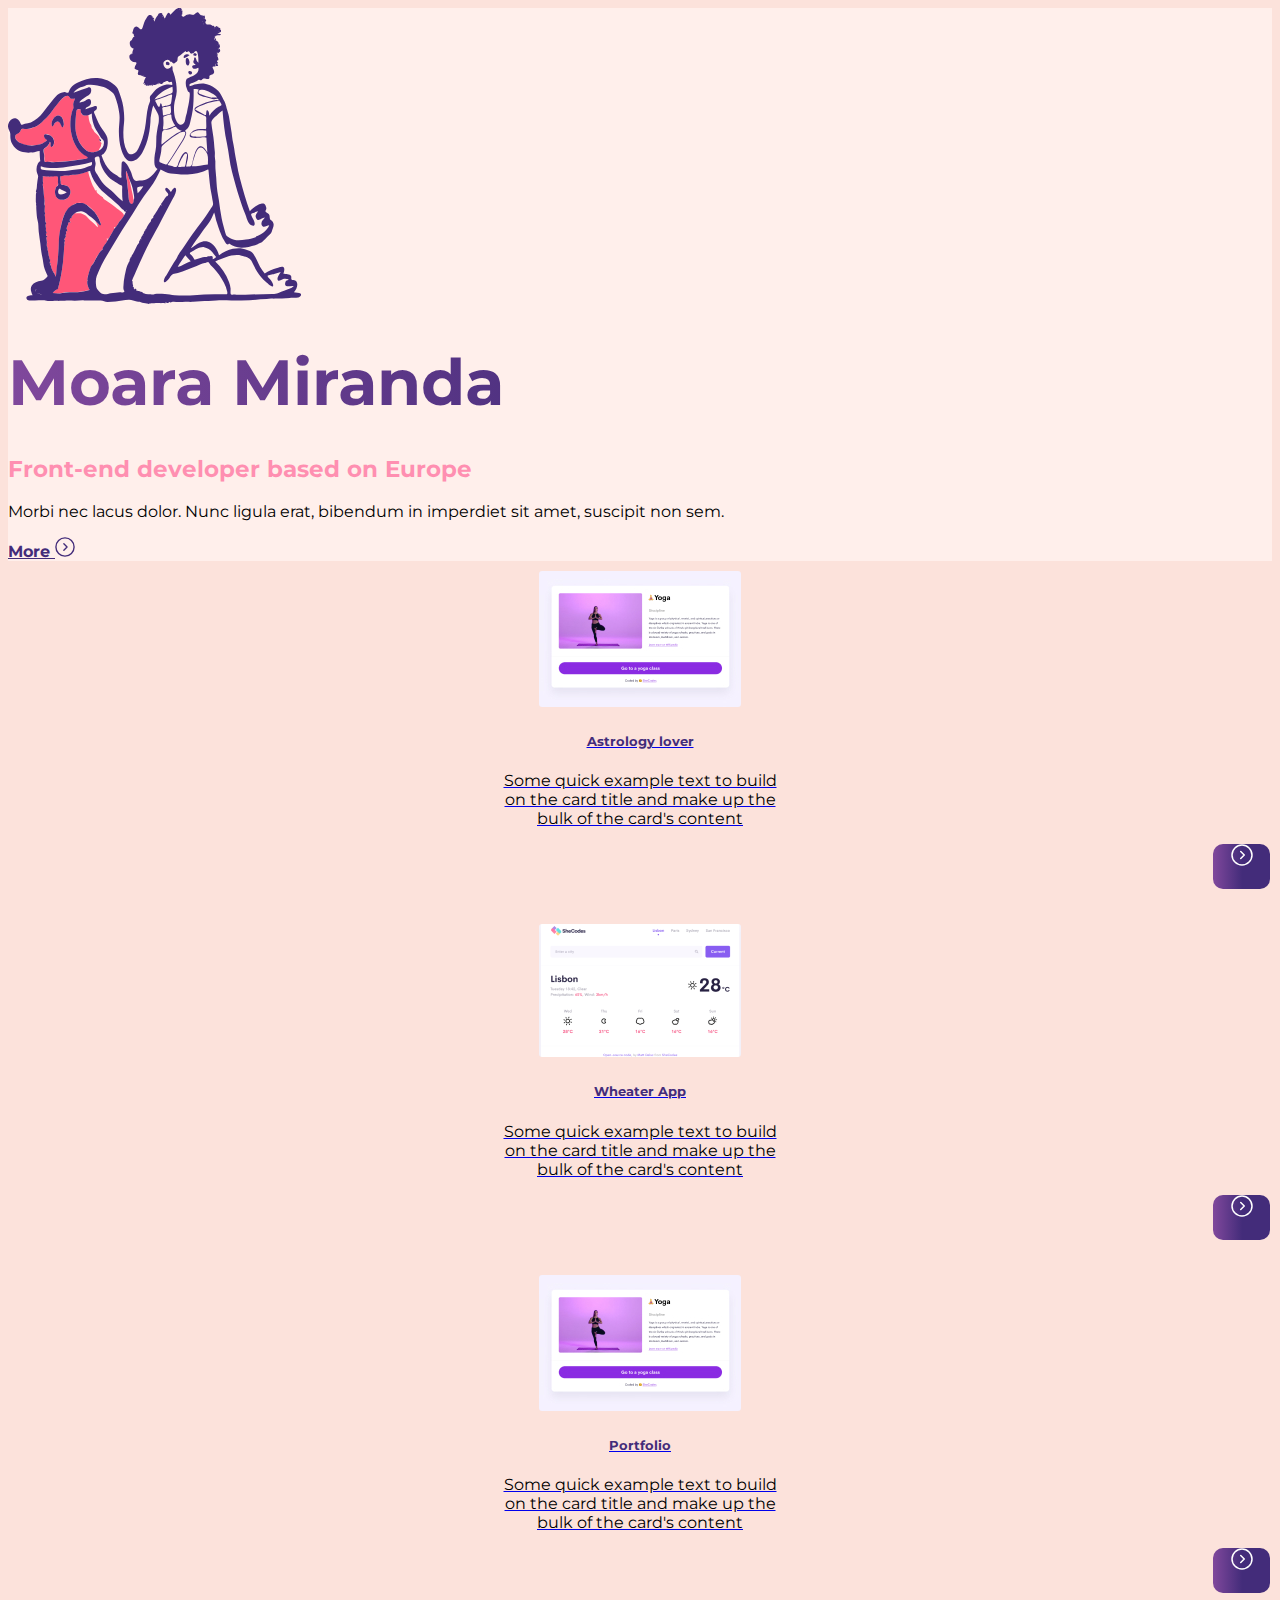
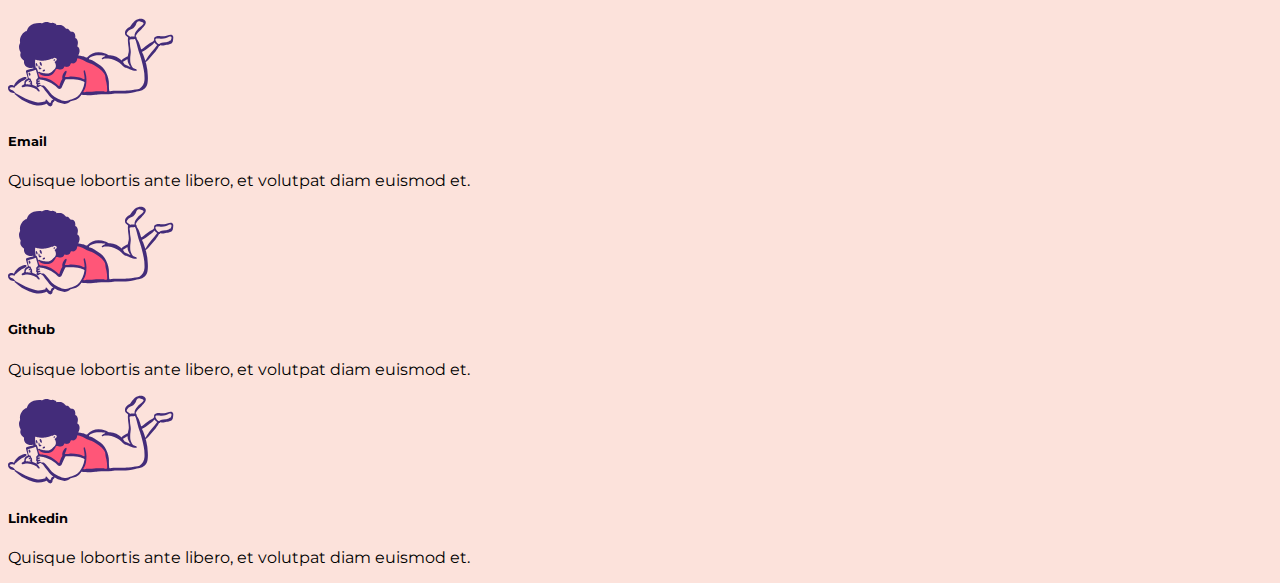
==== index.html @ 0e4d562b "adding body content" ====
<!DOCTYPE html>
<html lang="en">

<head>
  <meta charset="UTF-8">
  <meta http-equiv="X-UA-Compatible" content="IE=edge">
  <meta name="viewport" content="width=device-width, initial-scale=1.0">
  <title>Moara Miranda</title>

  <link rel="stylesheet" href="https://cdn.jsdelivr.net/npm/bootstrap@4.2.1/dist/css/bootstrap.min.css"
    integrity="sha384-GJzZqFGwb1QTTN6wy59ffF1BuGJpLSa9DkKMp0DgiMDm4iYMj70gZWKYbI706tWS" crossorigin="anonymous">
  <link rel="preconnect" href="https://fonts.googleapis.com">
  <link rel="preconnect" href="https://fonts.gstatic.com" crossorigin>
  <link href="https://fonts.googleapis.com/css2?family=Montserrat:ital,wght@0,100;0,500;0,700;1,100&display=swap"
    rel="stylesheet">
  <link rel="stylesheet" href="styles/app.css">
  <script src="https://cdn.jsdelivr.net/npm/bootstrap@4.2.1/dist/js/bootstrap.min.js"
    integrity="sha384-B0UglyR+jN6CkvvICOB2joaf5I4l3gm9GU6Hc1og6Ls7i6U/mkkaduKaBhlAXv9k"
    crossorigin="anonymous"></script>

</head>

<body>
  <div class="hero">
    <div class="container d-flex align-items-center ">
      <div class="hero-dog p-5 d-none d-md-block">
        <img src="/images/petting.svg" alt="Petting dog">
      </div>
      <div class="hero-text d-flex flex-column px-5">
        <h1>Moara Miranda</h1>
        <h2>Front-end developer based on Europe</h2>
        <p class="py-4">Morbi nec lacus dolor. Nunc ligula erat, bibendum in imperdiet sit amet, suscipit non sem.</p>
        <a class="hero-link-more" href="about.html">
          More
          <img src="images/arrow.svg" alt="arrow pointer" width="20px">
        </a>
      </div>
    </div>
  </div>
  <div class="cards container py-5 ">
    <div class="row">
      <!-- Astrology app -->
      <a href="#" class="col">
        <div class="card" style="max-width: 18rem;">
          <img class="card-image" src="images/yoga-thumbnail.jpg" class="card-img-top image-fluid" alt="..." />
          <div class="card-body">
            <h5 class="card-title">Astrology lover</h5>
            <p class="card-text">Some quick example text to build on the card title and make up the bulk of the card's
              content
            </p>
            <div class="card-link">
              <div class="card-link-gradient d-flex justify-content-center align-items-center">
                <img src="images/arrow-white.svg" alt="" />
              </div>
            </div>
          </div>
        </div>
      </a>
      <!-- Weather app -->
      <a href="#" class="col">
        <div class="card" style="max-width: 18rem;">
          <img class="card-image" src="images/weather-app-thumbnail.png" class="card-img-top" alt="..." />
          <div class="card-body">
            <h5 class="card-title">Wheater App</h5>
            <p class="card-text">Some quick example text to build on the card title and make up the bulk of the card's
              content
            </p>
            <div class="card-link">
              <div class="card-link-gradient d-flex justify-content-center align-items-center">
                <img src="images/arrow-white.svg" alt="" />
              </div>
            </div>
          </div>
        </div>
      </a>
      <!-- Portfolio -->
      <a href="#" class="col">
        <div class="card" style="max-width: 18rem;">
          <img class="card-image" src="images/yoga-thumbnail.jpg" class="card-img-top" alt="..." />
          <div class="card-body">
            <h5 class="card-title">Portfolio</h5>
            <p class="card-text">Some quick example text to build on the card title and make up the bulk of the card's
              content
            </p>
            <div class="card-link">
              <div class="card-link-gradient d-flex justify-content-center align-items-center">
                <img src="images/arrow-white.svg" alt="" />
              </div>
            </div>
          </div>
        </div>
      </a>
      <div class="container">
        <div class="row">
          <div class="col-4">
            <div class="social-links">
              <img src="/images/laying.svg" alt="Sending a mail">
            </div>
            <h5>Email</h5>
            <p>Quisque lobortis ante libero, et volutpat diam euismod et.</p>
          </div>
          <div class="col-4">
            <div class="social-links">
              <img src="/images/laying.svg" alt="Sending a mail">
            </div>
            <h5>Github</h5>
            <p>Quisque lobortis ante libero, et volutpat diam euismod et.</p>
          </div>
          <div class="col-4">
            <div class="social-links">
              <img src="/images/laying.svg" alt="Sending a mail">
            </div>
            <h5>Linkedin</h5>
            <p>Quisque lobortis ante libero, et volutpat diam euismod et.</p>
          </div>
        </div>
      </div>
    </div>
  </div>
</body>

</html>
---- styles/app.css ----
:root {
  --main-font: "Montserrat", sans-serif;
  --primary-color: #ffefeb;
  --secondary-color: #fce2db;
  --text-color: #432c7a;
  --gradient-purple: linear-gradient(
    90deg,
    #80489c 0%,
    #432c7a 51.32%,
    #432c7a 100%
  );
}
body {
  background-color: var(--secondary-color);
  font-family: var(--main-font);
}

h1 {
  font-weight: bold;
  font-size: 64px;
  line-height: 60px;
  /* gradient-purple */
  background: var(--gradient-purple);
  -webkit-background-clip: text;
  -webkit-text-fill-color: transparent;
  background-clip: text;
}

h2 {
  font-size: 23px;
  color: #ff8fb1;
  font-weight: bold;
}
a:hover {
  text-decoration: none;
}
p {
  font-family: var(--main-font);
  font-weight: normal;
}
.hero {
  background-color: var(--primary-color);
  text-align: left;
}
.hero-link-more {
  color: #432c7a;
  font-size: 16px;
  font-weight: bold;
}

.cards .col{
  display: flex;
  justify-content: center;
  margin-bottom: 60px;
}

.card {
  border-radius: 10px;
  padding: 10px;
  text-align: center;
  color: #000;
}

.card:hover {
  box-shadow: 0px 4px 24px rgba(67, 44, 122, 0.2);
  cursor: pointer;
}

.card-title {
  color: var(--text-color);
  font-weight: bold;
}

.card-image {
  border-radius: 3px;
}
.card-link {
  position: absolute;
  right: 10px;
}

.card-link-gradient {
  background-color: var(--text-color);
  border-radius: 10px;
  color: #fff;
  width: 57px;
  height: 45px;
  background: var(--gradient-purple);
}

@media (max-width: 960px) {
  .hero {
    margin-top: 20px;
  }
 
  }
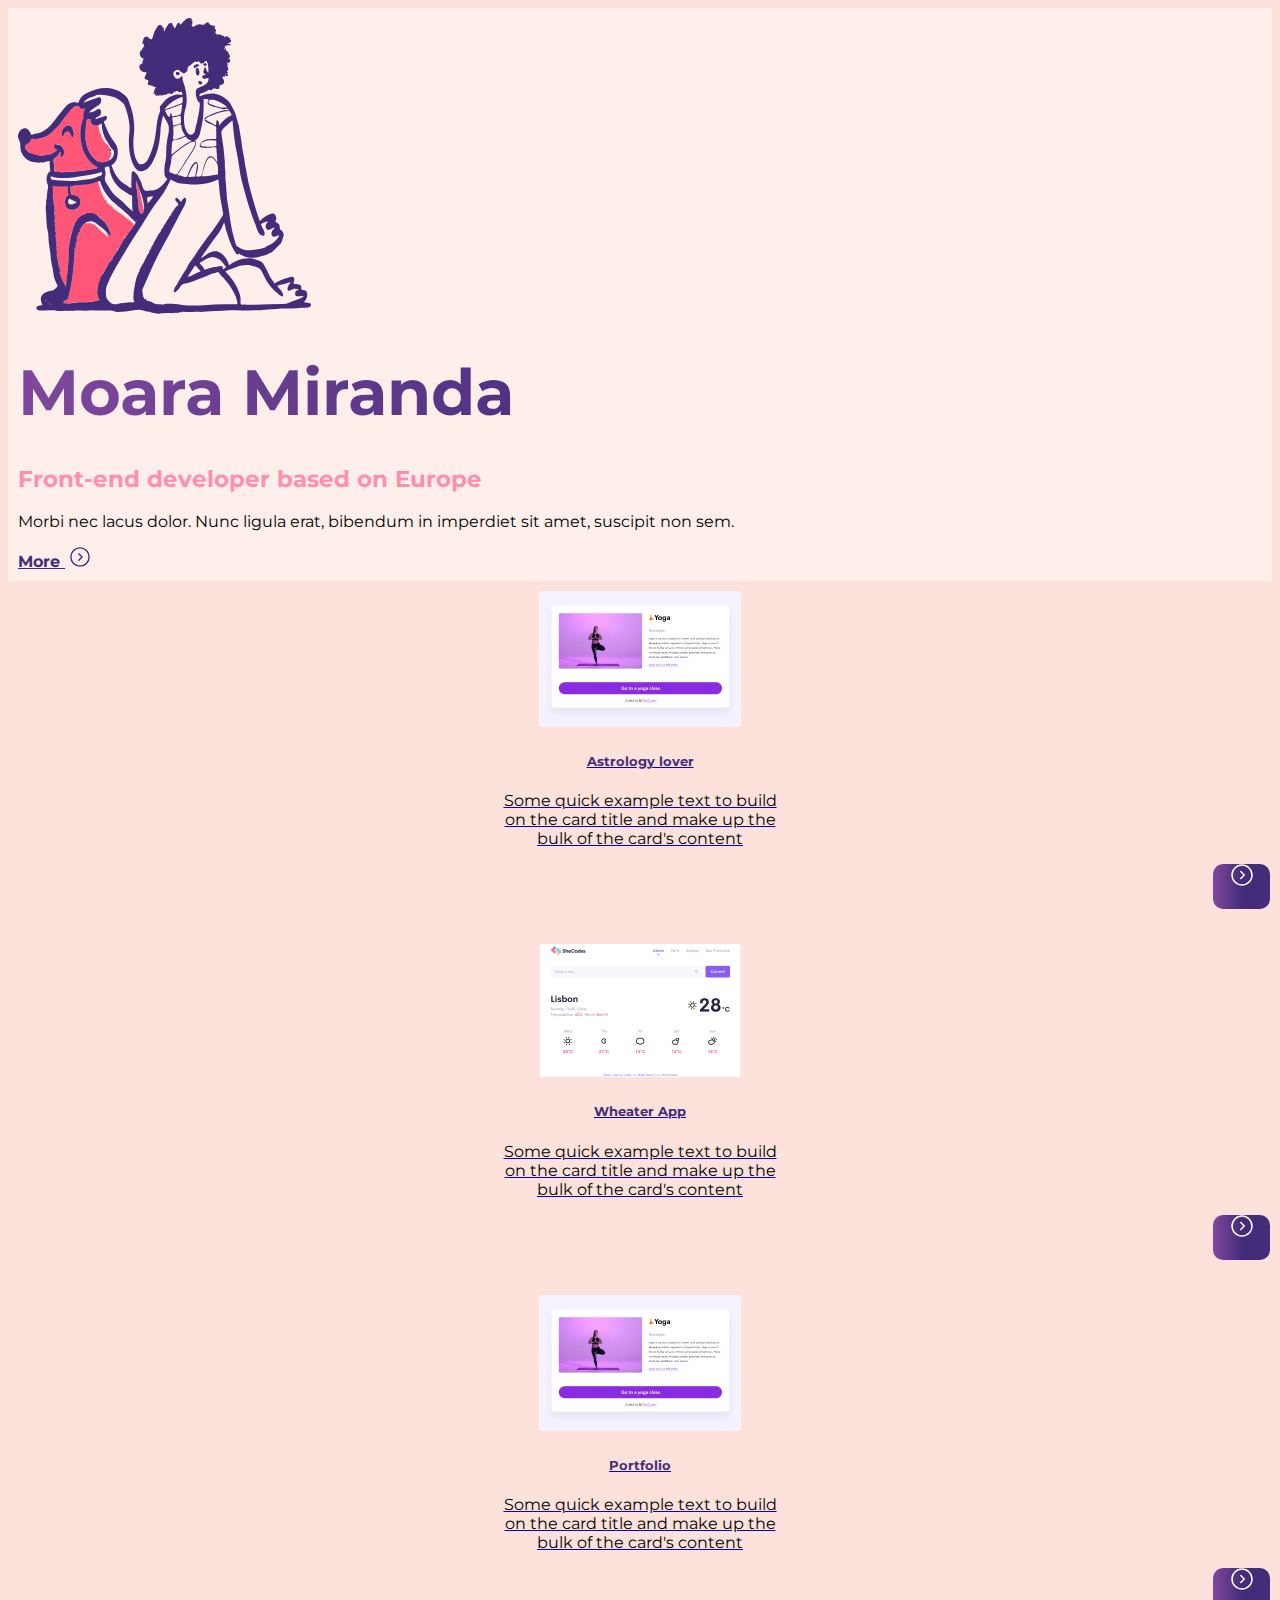
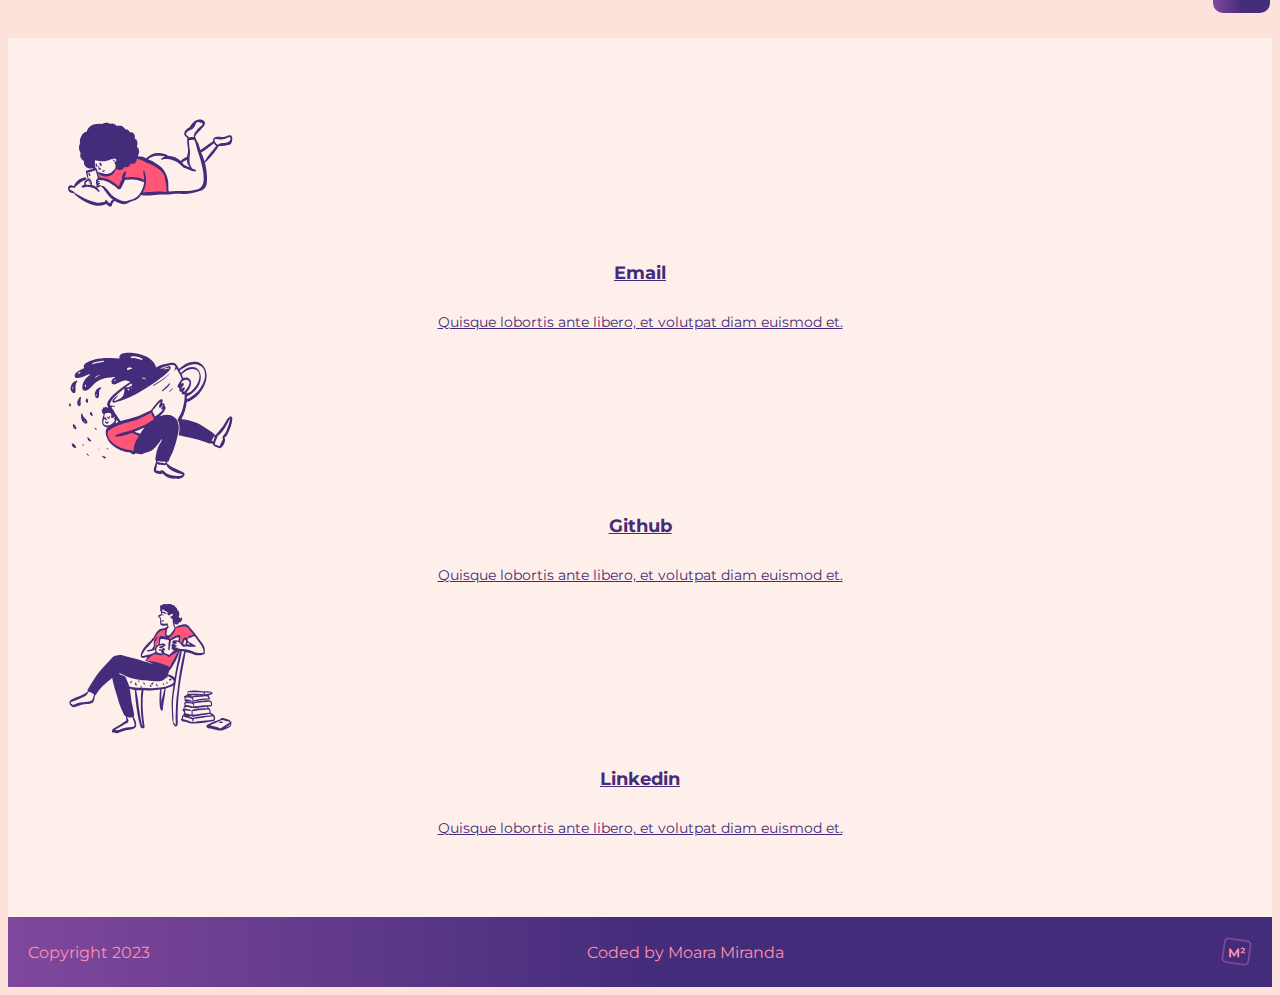
==== commit 6ddcafe6: "Add footer and favicon link" ====
--- a/index.html
+++ b/index.html
@@ -6,6 +6,7 @@
   <meta http-equiv="X-UA-Compatible" content="IE=edge">
   <meta name="viewport" content="width=device-width, initial-scale=1.0">
   <title>Moara Miranda</title>
+<link rel="icon" type="image/png"  href="/images/logo-favcon.png">
 
   <link rel="stylesheet" href="https://cdn.jsdelivr.net/npm/bootstrap@4.2.1/dist/css/bootstrap.min.css"
     integrity="sha384-GJzZqFGwb1QTTN6wy59ffF1BuGJpLSa9DkKMp0DgiMDm4iYMj70gZWKYbI706tWS" crossorigin="anonymous">
@@ -21,12 +22,12 @@
 </head>
 
 <body>
-  <div class="hero">
+  <section class="hero">
     <div class="container d-flex align-items-center ">
       <div class="hero-dog p-5 d-none d-md-block">
         <img src="/images/petting.svg" alt="Petting dog">
       </div>
-      <div class="hero-text d-flex flex-column px-5">
+      <div class="hero-text px-5">
         <h1>Moara Miranda</h1>
         <h2>Front-end developer based on Europe</h2>
         <p class="py-4">Morbi nec lacus dolor. Nunc ligula erat, bibendum in imperdiet sit amet, suscipit non sem.</p>
@@ -36,13 +37,13 @@
         </a>
       </div>
     </div>
-  </div>
-  <div class="cards container py-5 ">
+  </section>
+  <section class="cards container pt-5 ">
     <div class="row">
       <!-- Astrology app -->
       <a href="#" class="col">
         <div class="card" style="max-width: 18rem;">
-          <img class="card-image" src="images/yoga-thumbnail.jpg" class="card-img-top image-fluid" alt="..." />
+          <img class="card-image" src="images/yoga-thumbnail.jpg" class="card-img-top img-fluid" alt="..." />
           <div class="card-body">
             <h5 class="card-title">Astrology lover</h5>
             <p class="card-text">Some quick example text to build on the card title and make up the bulk of the card's
@@ -59,7 +60,7 @@
       <!-- Weather app -->
       <a href="#" class="col">
         <div class="card" style="max-width: 18rem;">
-          <img class="card-image" src="images/weather-app-thumbnail.png" class="card-img-top" alt="..." />
+          <img class="card-image" src="images/weather-app-thumbnail.png" class="card-img-top img-fluid" alt="..." />
           <div class="card-body">
             <h5 class="card-title">Wheater App</h5>
             <p class="card-text">Some quick example text to build on the card title and make up the bulk of the card's
@@ -76,7 +77,7 @@
       <!-- Portfolio -->
       <a href="#" class="col">
         <div class="card" style="max-width: 18rem;">
-          <img class="card-image" src="images/yoga-thumbnail.jpg" class="card-img-top" alt="..." />
+          <img class="card-image" src="images/yoga-thumbnail.jpg" class="card-img-top img-fluid" alt="..." />
           <div class="card-body">
             <h5 class="card-title">Portfolio</h5>
             <p class="card-text">Some quick example text to build on the card title and make up the bulk of the card's
@@ -90,33 +91,53 @@
           </div>
         </div>
       </a>
-      <div class="container">
-        <div class="row">
-          <div class="col-4">
-            <div class="social-links">
-              <img src="/images/laying.svg" alt="Sending a mail">
-            </div>
+    </div>
+  </section>
+
+  <section class="social-links">
+    <div class="container">
+      <div class="row">
+        <div class="col mb-3">
+          <div class="text-center p-4">
+            <img src="/images/laying.svg" alt="Sending a mail">
+          </div>
+          <a href="#">
             <h5>Email</h5>
             <p>Quisque lobortis ante libero, et volutpat diam euismod et.</p>
+        </div>
+        </a>
+        <div class="col mb-3">
+          <div class="text-center p-4">
+            <img src="/images/coffee.svg" alt="Taking coffe">
           </div>
-          <div class="col-4">
-            <div class="social-links">
-              <img src="/images/laying.svg" alt="Sending a mail">
-            </div>
+          <a href="#">
             <h5>Github</h5>
             <p>Quisque lobortis ante libero, et volutpat diam euismod et.</p>
+        </div>
+        </a>
+        <div class="col mb-3">
+          <div class="text-center p-4">
+            <img src="/images/sitting-reading.svg" alt="Sending a mail">
           </div>
-          <div class="col-4">
-            <div class="social-links">
-              <img src="/images/laying.svg" alt="Sending a mail">
-            </div>
+          <a href="#">
             <h5>Linkedin</h5>
             <p>Quisque lobortis ante libero, et volutpat diam euismod et.</p>
-          </div>
         </div>
+        </a>
       </div>
     </div>
-  </div>
+  </section>
+
+  <footer>
+    <div class="footer-info">
+      <div class="container footer-info-content">
+        <span class="d-none d-md-block">Copyright 2023</span>
+        <span>Coded by Moara Miranda</span>
+        <img src="/images/logo-footer.svg" alt="">
+      </div>
+    </div>
+  </footer>
+
 </body>
 
 </html>--- a/styles/app.css
+++ b/styles/app.css
@@ -2,13 +2,14 @@
   --main-font: "Montserrat", sans-serif;
   --primary-color: #ffefeb;
   --secondary-color: #fce2db;
-  --text-color: #432c7a;
+  --primary-text-color: #432c7a;
   --gradient-purple: linear-gradient(
     90deg,
     #80489c 0%,
     #432c7a 51.32%,
     #432c7a 100%
   );
+  --secondary-text-color: #ff8fb1;
 }
 body {
   background-color: var(--secondary-color);
@@ -28,7 +29,7 @@
 
 h2 {
   font-size: 23px;
-  color: #ff8fb1;
+  color: var(--secondary-text-color);
   font-weight: bold;
 }
 a:hover {
@@ -41,14 +42,22 @@
 .hero {
   background-color: var(--primary-color);
   text-align: left;
+  padding: 10px;
 }
 .hero-link-more {
   color: #432c7a;
   font-size: 16px;
   font-weight: bold;
+  padding-bottom: 10px;
+}
+.hero-link-more:hover, .social-links a:hover{
+  border-bottom: 3px solid var(--primary-text-color);
+}
+.hero-link-more img{
+  margin-left: 5px;
 }
 
-.cards .col{
+.cards .col {
   display: flex;
   justify-content: center;
   margin-bottom: 60px;
@@ -67,7 +76,7 @@
 }
 
 .card-title {
-  color: var(--text-color);
+  color: var(--primary-text-color);
   font-weight: bold;
 }
 
@@ -80,18 +89,52 @@
 }
 
 .card-link-gradient {
-  background-color: var(--text-color);
+  background-color: var(--primary-text-color);
   border-radius: 10px;
   color: #fff;
   width: 57px;
   height: 45px;
   background: var(--gradient-purple);
 }
+.social-links {
+  background-color: var(--primary-color);
+  padding: 60px;
+}
+.social-links a {
+  color: var(--primary-text-color);
+  text-align: center;
+  display: block;
+  border-bottom: 3px solid transparent;
+}
+.social-links h5 {
+  font-size: 18px;
+  font-weight: bold;
+}
+.social-links p {
+  font-size: 14px;
+  line-height: 17px;
+}
+.social-links img {
+  width: 165px;
+  height: 130px;
+}
 
+.footer-info {
+  background: var(--gradient-purple);
+  padding: 20px;
+  color: var(--secondary-text-color);
+  align-items: center;
+}
+.footer-info-content {
+  display: flex;
+  justify-content: space-between;
+  align-items: center;
+}
 @media (max-width: 960px) {
   .hero {
     margin-top: 20px;
   }
- 
-  }
-
+.footer-info-content{
+  font-size: 14px;
+}
+}
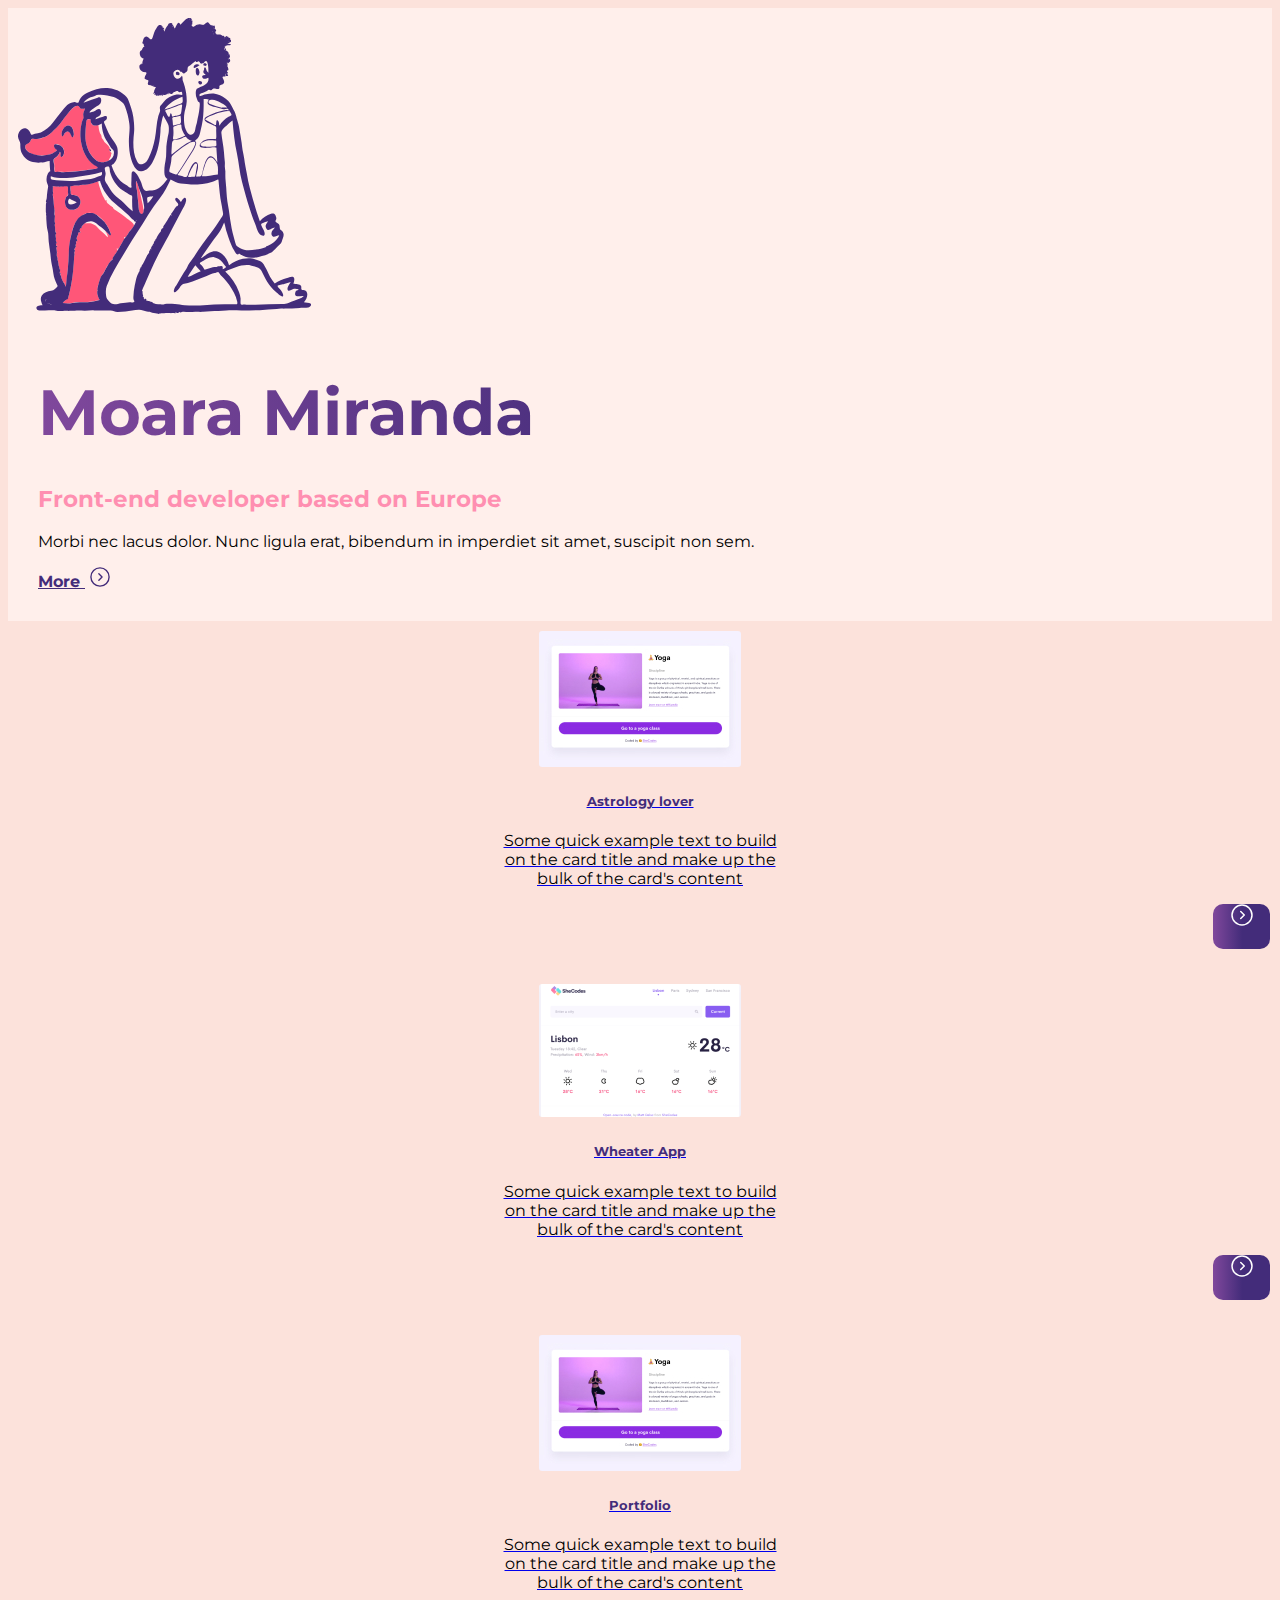
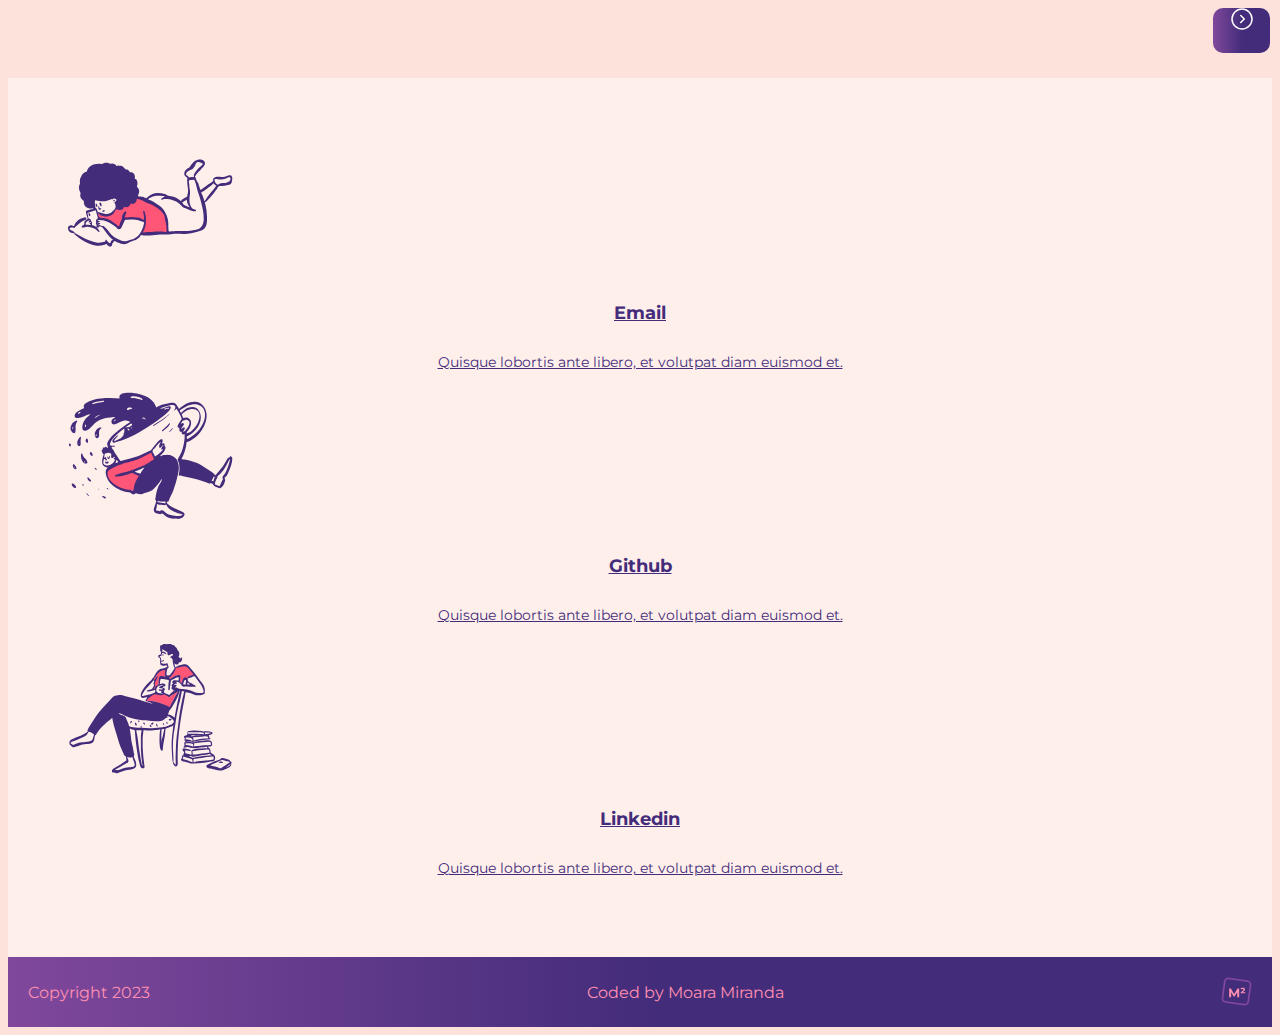
==== commit 04dc88bf: "Hero padding changes" ====
--- a/index.html
+++ b/index.html
@@ -27,7 +27,7 @@
       <div class="hero-dog p-5 d-none d-md-block">
         <img src="/images/petting.svg" alt="Petting dog">
       </div>
-      <div class="hero-text px-5">
+      <div class="hero-text">
         <h1>Moara Miranda</h1>
         <h2>Front-end developer based on Europe</h2>
         <p class="py-4">Morbi nec lacus dolor. Nunc ligula erat, bibendum in imperdiet sit amet, suscipit non sem.</p>
--- a/styles/app.css
+++ b/styles/app.css
@@ -43,6 +43,9 @@
   background-color: var(--primary-color);
   text-align: left;
   padding: 10px;
+}
+.hero-text{
+  padding: 20px
 }
 .hero-link-more {
   color: #432c7a;
@@ -134,7 +137,11 @@
   .hero {
     margin-top: 20px;
   }
+ .hero-text{
+  text-align: center;
+ }
 .footer-info-content{
   font-size: 14px;
 }
+
 }
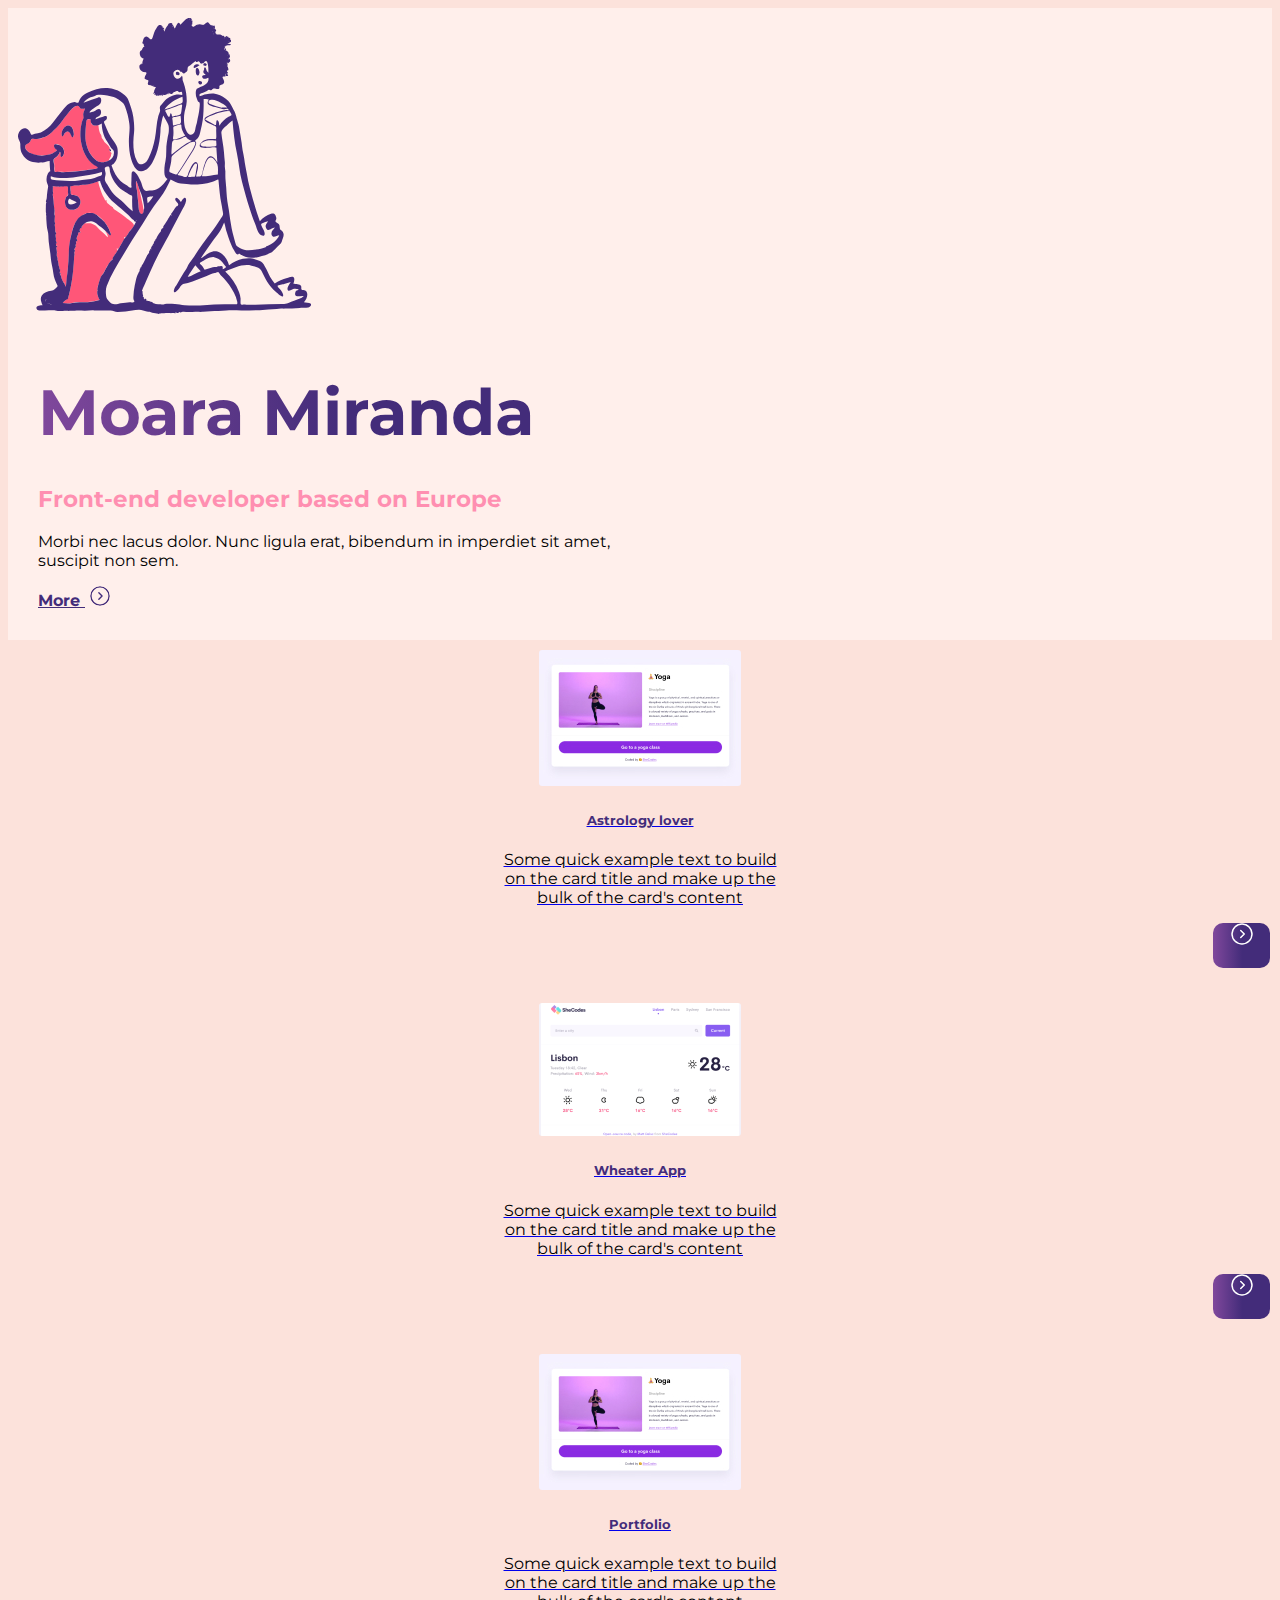
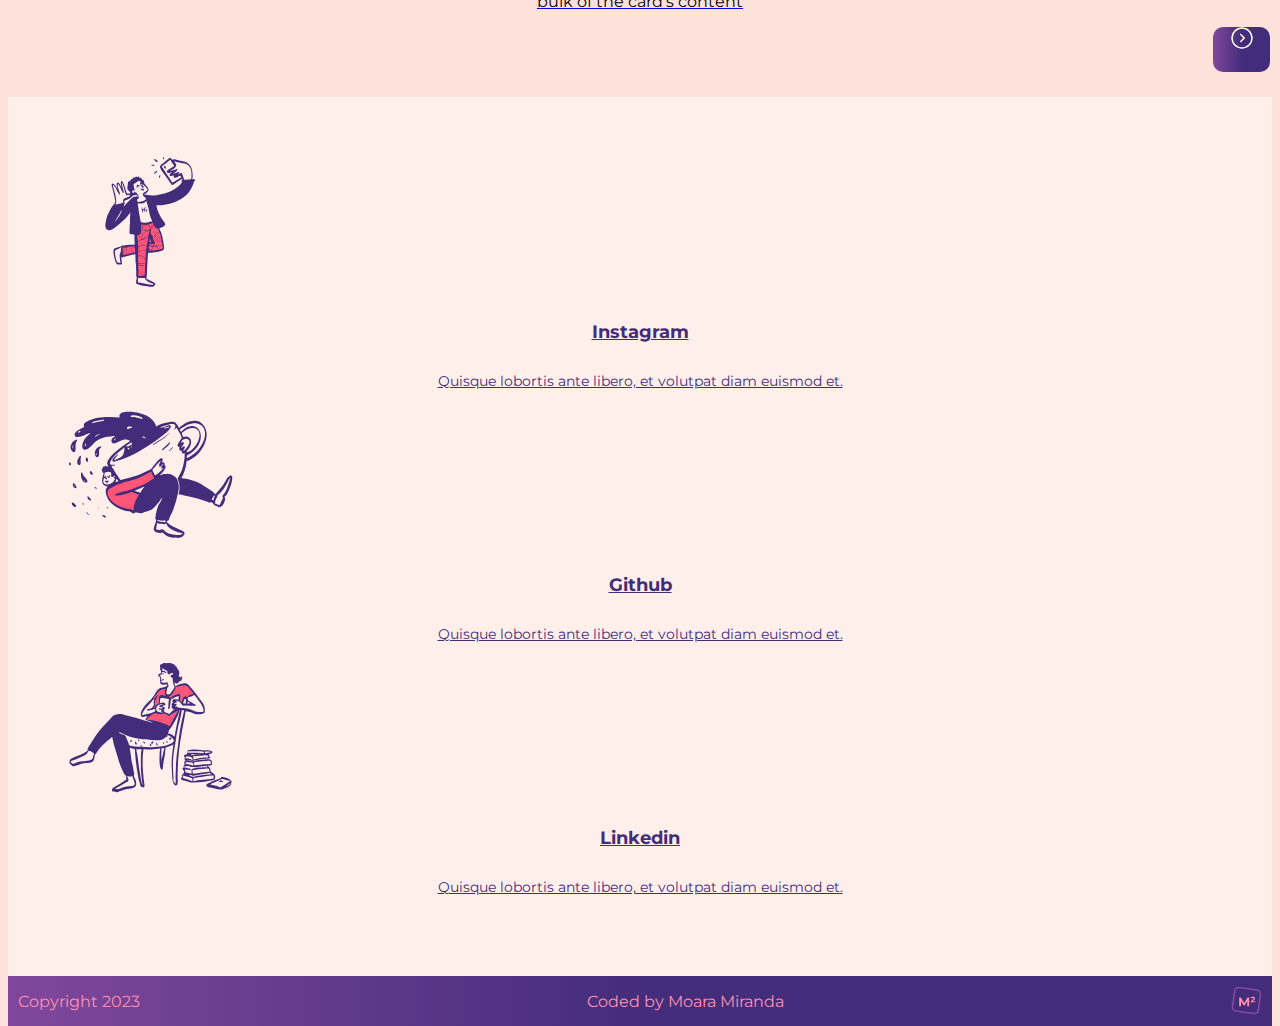
==== commit fd39ee47: "Added About page" ====
--- a/index.html
+++ b/index.html
@@ -99,10 +99,10 @@
       <div class="row">
         <div class="col mb-3">
           <div class="text-center p-4">
-            <img src="/images/laying.svg" alt="Sending a mail">
+            <img src="/images/instagram-illustration.svg" alt="Taking a picture">
           </div>
           <a href="#">
-            <h5>Email</h5>
+            <h5>Instagram</h5>
             <p>Quisque lobortis ante libero, et volutpat diam euismod et.</p>
         </div>
         </a>
@@ -137,6 +137,7 @@
       </div>
     </div>
   </footer>
+  
 
 </body>
 
--- a/styles/app.css
+++ b/styles/app.css
@@ -11,9 +11,17 @@
   );
   --secondary-text-color: #ff8fb1;
 }
+
+html,
+body {
+  height: 100%;
+}
+
 body {
   background-color: var(--secondary-color);
   font-family: var(--main-font);
+  display: flex;
+  flex-direction: column;
 }
 
 h1 {
@@ -39,13 +47,17 @@
   font-family: var(--main-font);
   font-weight: normal;
 }
+img {
+  border-radius: 10px;
+}
 .hero {
   background-color: var(--primary-color);
   text-align: left;
   padding: 10px;
 }
-.hero-text{
-  padding: 20px
+.hero-text {
+  padding: 20px;
+  width: 600px;
 }
 .hero-link-more {
   color: #432c7a;
@@ -53,10 +65,11 @@
   font-weight: bold;
   padding-bottom: 10px;
 }
-.hero-link-more:hover, .social-links a:hover{
+.hero-link-more:hover,
+.social-links a:hover {
   border-bottom: 3px solid var(--primary-text-color);
 }
-.hero-link-more img{
+.hero-link-more img {
   margin-left: 5px;
 }
 
@@ -124,24 +137,62 @@
 
 .footer-info {
   background: var(--gradient-purple);
-  padding: 20px;
+  padding: 10px;
   color: var(--secondary-text-color);
   align-items: center;
+  width: 100%;
 }
 .footer-info-content {
   display: flex;
   justify-content: space-between;
   align-items: center;
 }
+.about-text p {
+  font-size: 18px;
+}
+.about-picture {
+  width: 438px;
+  height: 242px;
+}
+.about-hero {
+  background: var(--primary-color);
+  padding: 20px;
+}
+
+.about-content img {
+  border-radius: 10px;
+  float: left;
+}
+.about-content p {
+  text-align: justify;
+}
+.about-illustration {
+  position: absolute;
+  right: 200px;
+  top: 60px;
+}
+
+footer {
+  display: flex;
+  flex-grow: 1;
+}
+
 @media (max-width: 960px) {
   .hero {
     margin-top: 20px;
   }
- .hero-text{
-  text-align: center;
- }
-.footer-info-content{
-  font-size: 14px;
+  .hero-text {
+    text-align: center;
+  }
+  .footer-info-content {
+    font-size: 14px;
+  }
+  .about-content h2 {
+  }
+}
+@media (max-width: 720px) {
+  .about-content img {
+    width: 100%;
+  }
 }
 
-}
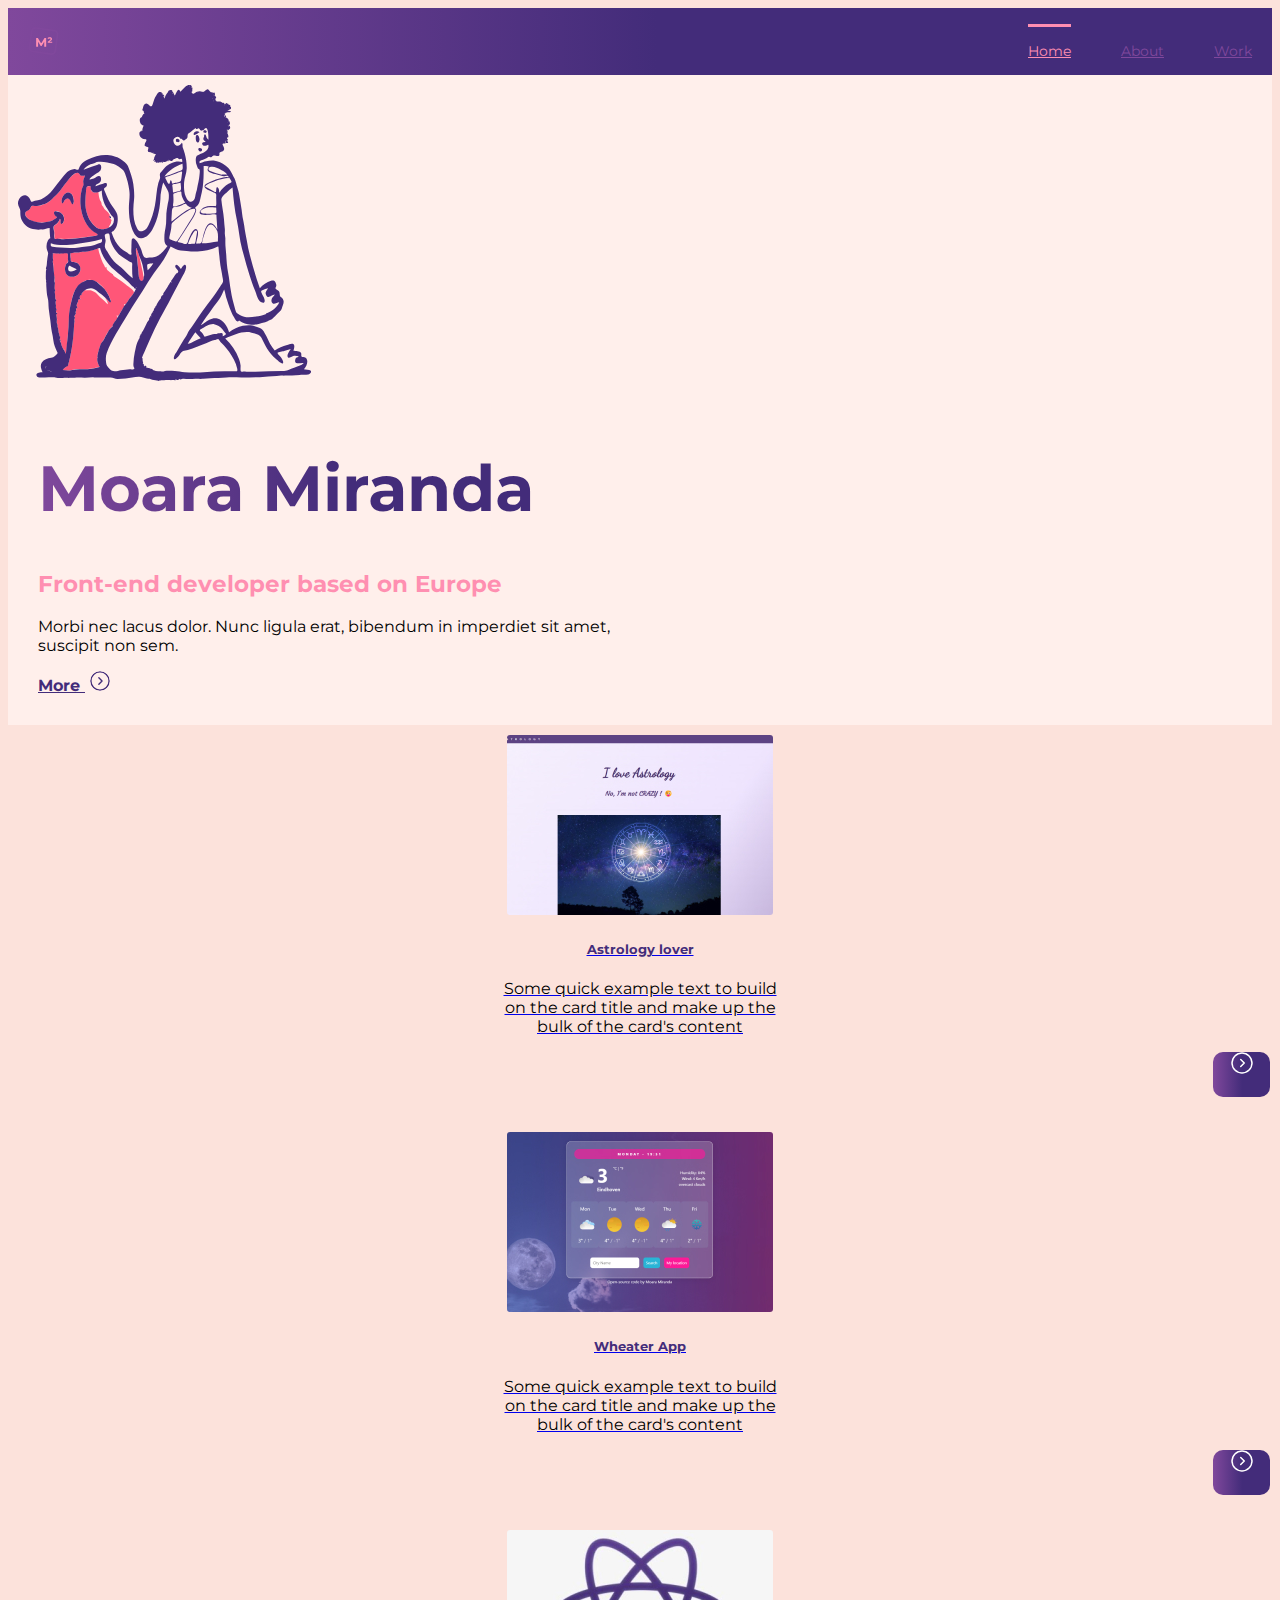
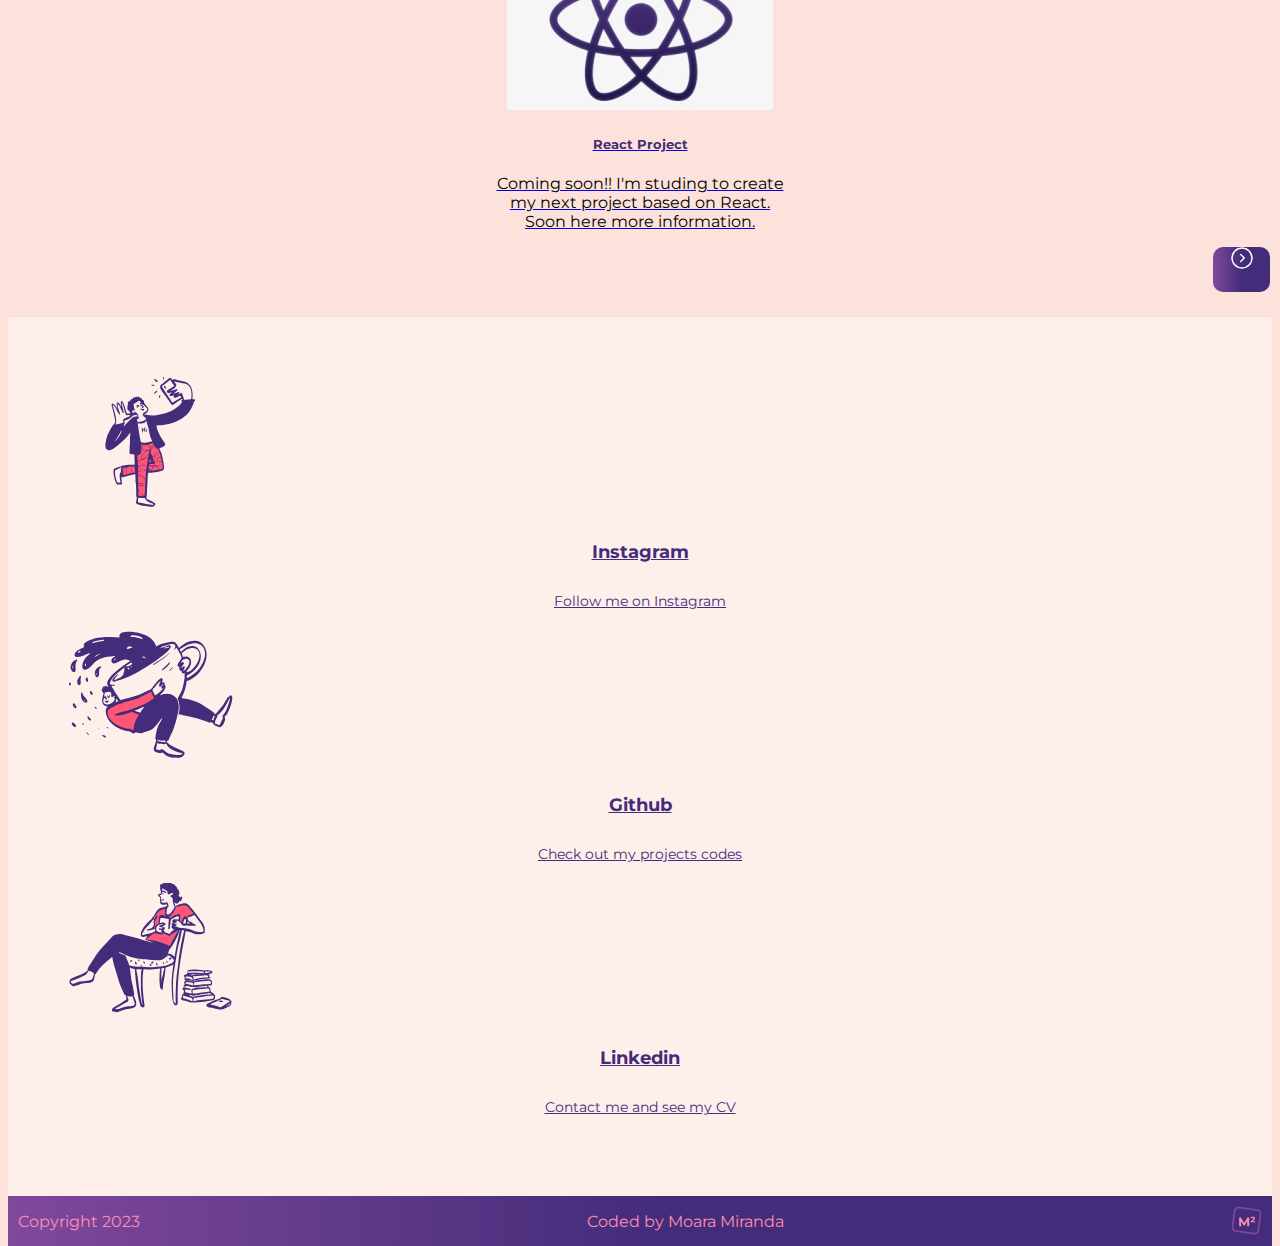
==== commit ab49d51c: "Added correct images and responsive" ====
--- a/index.html
+++ b/index.html
@@ -6,7 +6,7 @@
   <meta http-equiv="X-UA-Compatible" content="IE=edge">
   <meta name="viewport" content="width=device-width, initial-scale=1.0">
   <title>Moara Miranda</title>
-<link rel="icon" type="image/png"  href="/images/logo-favcon.png">
+  <link rel="icon" type="image/png" href="/images/logo-favcon.png">
 
   <link rel="stylesheet" href="https://cdn.jsdelivr.net/npm/bootstrap@4.2.1/dist/css/bootstrap.min.css"
     integrity="sha384-GJzZqFGwb1QTTN6wy59ffF1BuGJpLSa9DkKMp0DgiMDm4iYMj70gZWKYbI706tWS" crossorigin="anonymous">
@@ -22,6 +22,16 @@
 </head>
 
 <body>
+  <nav>
+    <div class="container menu">
+      <img src="images/logo-footer.svg" alt="Moara Miranda's logo">
+      <ul>
+        <li class="selected"> <a href="index.html">Home</a> </li>
+        <li><a href="about.html">About</a></li>
+        <li><a href="my-work.html">Work</a></li>
+      </ul>
+    </div>
+  </nav>
   <section class="hero">
     <div class="container d-flex align-items-center ">
       <div class="hero-dog p-5 d-none d-md-block">
@@ -43,7 +53,7 @@
       <!-- Astrology app -->
       <a href="#" class="col">
         <div class="card" style="max-width: 18rem;">
-          <img class="card-image" src="images/yoga-thumbnail.jpg" class="card-img-top img-fluid" alt="..." />
+          <img class="card-image" src="images/astrology-app.jpg" class="card-img-top img-fluid" alt="..." />
           <div class="card-body">
             <h5 class="card-title">Astrology lover</h5>
             <p class="card-text">Some quick example text to build on the card title and make up the bulk of the card's
@@ -60,7 +70,7 @@
       <!-- Weather app -->
       <a href="#" class="col">
         <div class="card" style="max-width: 18rem;">
-          <img class="card-image" src="images/weather-app-thumbnail.png" class="card-img-top img-fluid" alt="..." />
+          <img class="card-image" src="images/weather-app.jpg" class="card-img-top img-fluid" alt="..." />
           <div class="card-body">
             <h5 class="card-title">Wheater App</h5>
             <p class="card-text">Some quick example text to build on the card title and make up the bulk of the card's
@@ -77,11 +87,10 @@
       <!-- Portfolio -->
       <a href="#" class="col">
         <div class="card" style="max-width: 18rem;">
-          <img class="card-image" src="images/yoga-thumbnail.jpg" class="card-img-top img-fluid" alt="..." />
+          <img class="card-image" src="images/react-app.jpg" class="card-img-top img-fluid" alt="..." />
           <div class="card-body">
-            <h5 class="card-title">Portfolio</h5>
-            <p class="card-text">Some quick example text to build on the card title and make up the bulk of the card's
-              content
+            <h5 class="card-title">React Project</h5>
+            <p class="card-text">Coming soon!! I'm studing to create my next project based on React. Soon here more information.
             </p>
             <div class="card-link">
               <div class="card-link-gradient d-flex justify-content-center align-items-center">
@@ -101,27 +110,27 @@
           <div class="text-center p-4">
             <img src="/images/instagram-illustration.svg" alt="Taking a picture">
           </div>
-          <a href="#">
+          <a href="https://www.instagram.com/moaramiranda" target="_blank">
             <h5>Instagram</h5>
-            <p>Quisque lobortis ante libero, et volutpat diam euismod et.</p>
+            <p>Follow me on Instagram</p>
         </div>
         </a>
         <div class="col mb-3">
           <div class="text-center p-4">
             <img src="/images/coffee.svg" alt="Taking coffe">
           </div>
-          <a href="#">
+          <a href="https://github.com/MoaraMiranda" target="_blank">
             <h5>Github</h5>
-            <p>Quisque lobortis ante libero, et volutpat diam euismod et.</p>
+            <p>Check out my projects codes</p>
         </div>
         </a>
         <div class="col mb-3">
           <div class="text-center p-4">
             <img src="/images/sitting-reading.svg" alt="Sending a mail">
           </div>
-          <a href="#">
+          <a href="https://www.linkedin.com/in/moara-miranda/" target="_blank">
             <h5>Linkedin</h5>
-            <p>Quisque lobortis ante libero, et volutpat diam euismod et.</p>
+            <p>Contact me and see my CV</p>
         </div>
         </a>
       </div>
@@ -137,7 +146,7 @@
       </div>
     </div>
   </footer>
-  
+
 
 </body>
 
--- a/styles/app.css
+++ b/styles/app.css
@@ -3,18 +3,20 @@
   --primary-color: #ffefeb;
   --secondary-color: #fce2db;
   --primary-text-color: #432c7a;
+  --secondary-text-color: #ff8fb1;
+  --tertiary-text-color: #80489c;
   --gradient-purple: linear-gradient(
     90deg,
     #80489c 0%,
     #432c7a 51.32%,
     #432c7a 100%
   );
-  --secondary-text-color: #ff8fb1;
 }
 
 html,
 body {
   height: 100%;
+  min-width: 380px;
 }
 
 body {
@@ -27,7 +29,7 @@
 h1 {
   font-weight: bold;
   font-size: 64px;
-  line-height: 60px;
+
   /* gradient-purple */
   background: var(--gradient-purple);
   -webkit-background-clip: text;
@@ -49,6 +51,36 @@
 }
 img {
   border-radius: 10px;
+}
+nav {
+  background: var(--gradient-purple);
+}
+nav li:hover,
+nav li a:hover {
+  color: #fff;
+}
+nav li {
+  list-style: none;
+}
+nav li a {
+  display: block;
+  padding: 15px 0;
+  font-size: 14px;
+  color: var(--tertiary-text-color);
+  border-top: 3px solid transparent;
+}
+nav ul {
+  margin-bottom: 0;
+  gap: 50px;
+  display: flex;
+}
+nav li.selected a {
+  color: var(--secondary-text-color);
+  border-top: 3px solid var(--secondary-text-color);
+}
+.menu {
+  display: flex;
+  justify-content: space-between;
 }
 .hero {
   background-color: var(--primary-color);
@@ -60,7 +92,7 @@
   width: 600px;
 }
 .hero-link-more {
-  color: #432c7a;
+  color: var(--primary-text-color);
   font-size: 16px;
   font-weight: bold;
   padding-bottom: 10px;
@@ -68,6 +100,7 @@
 .hero-link-more:hover,
 .social-links a:hover {
   border-bottom: 3px solid var(--primary-text-color);
+  color: var(--primary-text-color);
 }
 .hero-link-more img {
   margin-left: 5px;
@@ -162,6 +195,7 @@
 .about-content img {
   border-radius: 10px;
   float: left;
+
 }
 .about-content p {
   text-align: justify;
@@ -178,21 +212,25 @@
 }
 
 @media (max-width: 960px) {
-  .hero {
-    margin-top: 20px;
-  }
   .hero-text {
     text-align: center;
   }
   .footer-info-content {
     font-size: 14px;
   }
-  .about-content h2 {
-  }
-}
-@media (max-width: 720px) {
+}
+
+@media (min-width: 720px) {
+  nav {
+    padding: 0 20px;
+  }
+}
+@media (max-width: 980px) {
   .about-content img {
     width: 100%;
-  }
-}
-
+    margin-bottom: 20px;
+  }
+  .about-content{
+    text-align: center;
+  }
+}
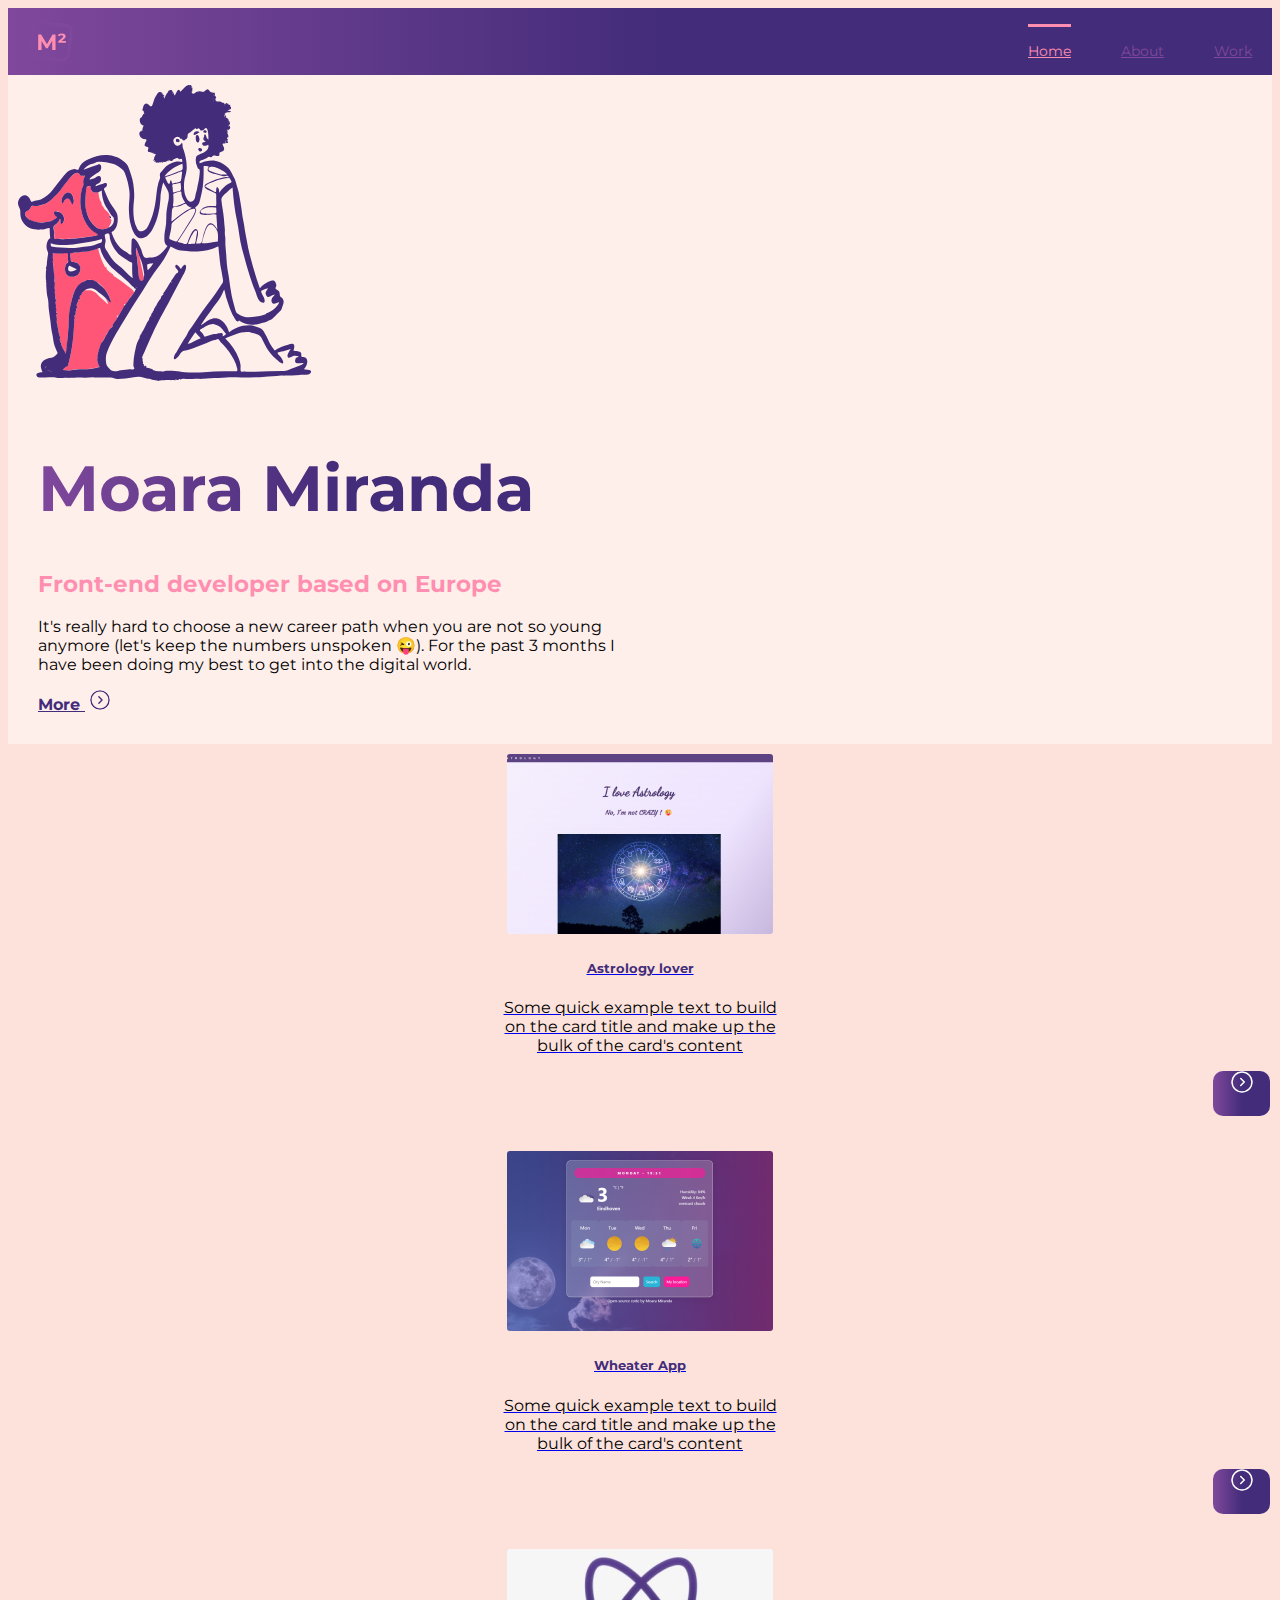
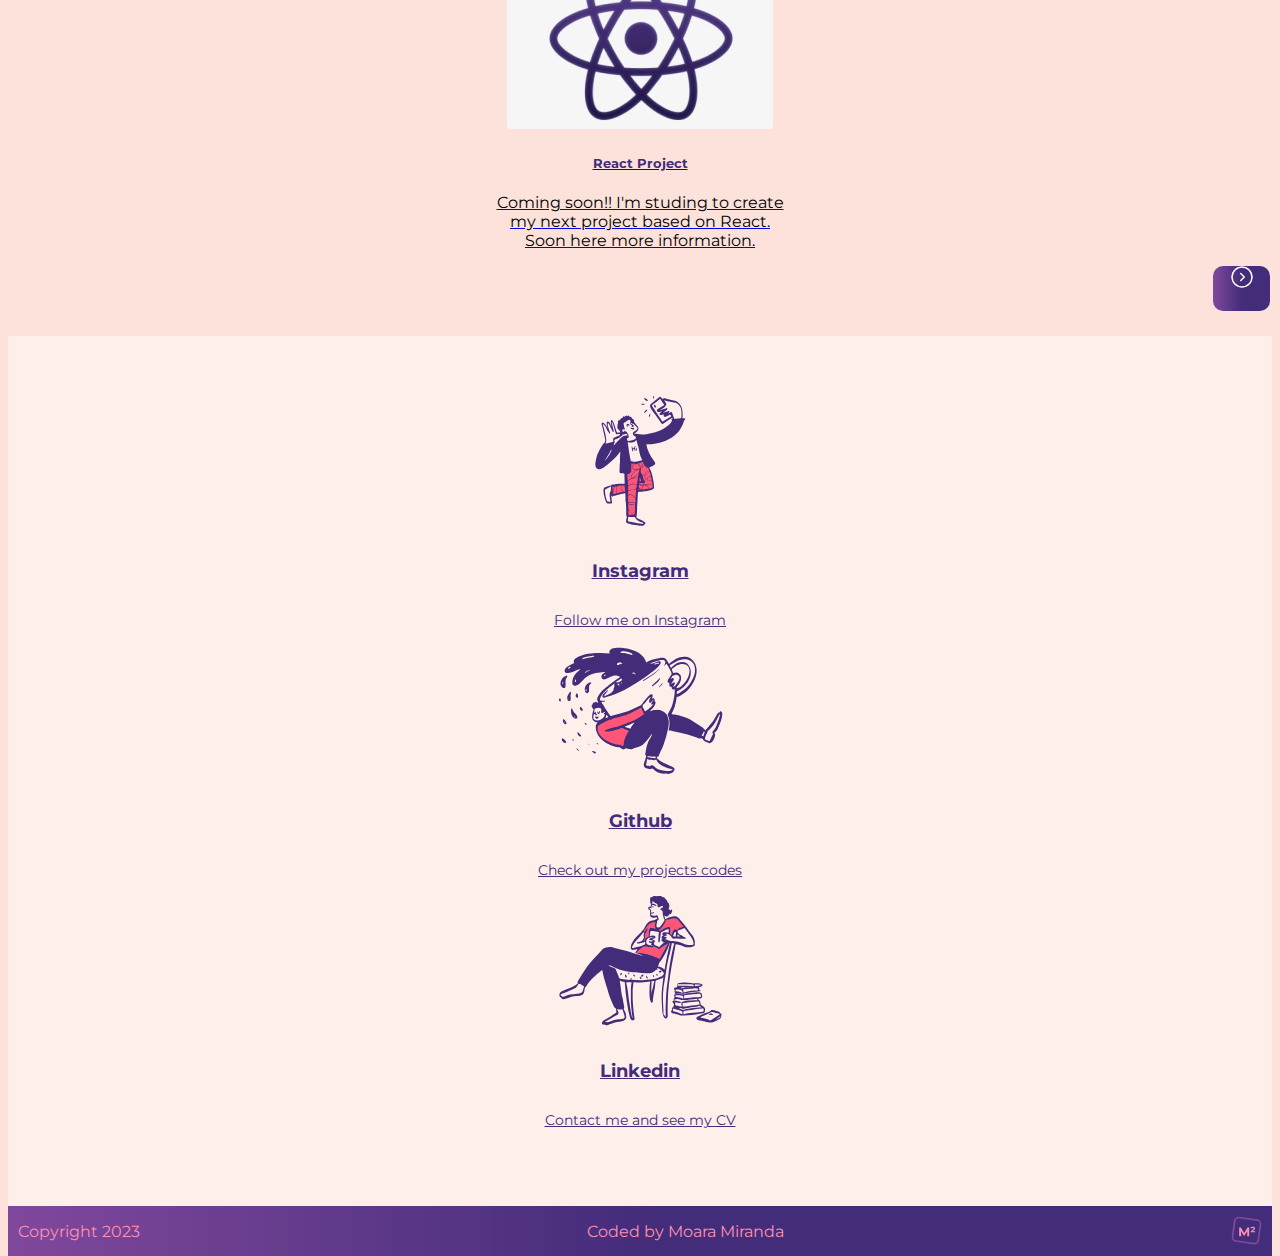
==== commit b79f311f: "Responsive changes" ====
--- a/index.html
+++ b/index.html
@@ -24,7 +24,7 @@
 <body>
   <nav>
     <div class="container menu">
-      <img src="images/logo-footer.svg" alt="Moara Miranda's logo">
+      <img src="images/logo-navbar.svg" alt="Moara Miranda's logo">
       <ul>
         <li class="selected"> <a href="index.html">Home</a> </li>
         <li><a href="about.html">About</a></li>
@@ -40,7 +40,7 @@
       <div class="hero-text">
         <h1>Moara Miranda</h1>
         <h2>Front-end developer based on Europe</h2>
-        <p class="py-4">Morbi nec lacus dolor. Nunc ligula erat, bibendum in imperdiet sit amet, suscipit non sem.</p>
+        <p class="py-4">It's really hard to choose a new career path when you are not so young anymore (let's keep the numbers unspoken 😜). For the past 3 months I have been doing my best to get into the digital world.</p>
         <a class="hero-link-more" href="about.html">
           More
           <img src="images/arrow.svg" alt="arrow pointer" width="20px">
@@ -51,7 +51,7 @@
   <section class="cards container pt-5 ">
     <div class="row">
       <!-- Astrology app -->
-      <a href="#" class="col">
+      <a href="https://serene-piroshki-2e5eba.netlify.app" class="col" target="_blank">
         <div class="card" style="max-width: 18rem;">
           <img class="card-image" src="images/astrology-app.jpg" class="card-img-top img-fluid" alt="..." />
           <div class="card-body">
@@ -68,7 +68,7 @@
         </div>
       </a>
       <!-- Weather app -->
-      <a href="#" class="col">
+      <a href="https://inspiring-kelpie-f3da9b.netlify.app" class="col" target="_blank">
         <div class="card" style="max-width: 18rem;">
           <img class="card-image" src="images/weather-app.jpg" class="card-img-top img-fluid" alt="..." />
           <div class="card-body">
@@ -84,8 +84,8 @@
           </div>
         </div>
       </a>
-      <!-- Portfolio -->
-      <a href="#" class="col">
+      <!-- React Project -->
+      <a href="#" class="col" target="_blank">
         <div class="card" style="max-width: 18rem;">
           <img class="card-image" src="images/react-app.jpg" class="card-img-top img-fluid" alt="..." />
           <div class="card-body">
@@ -106,29 +106,29 @@
   <section class="social-links">
     <div class="container">
       <div class="row">
-        <div class="col mb-3">
+        <a href="https://www.instagram.com/moaramiranda" target="_blank" class="col mb-3">
+        <div>
           <div class="text-center p-4">
             <img src="/images/instagram-illustration.svg" alt="Taking a picture">
           </div>
-          <a href="https://www.instagram.com/moaramiranda" target="_blank">
             <h5>Instagram</h5>
             <p>Follow me on Instagram</p>
         </div>
         </a>
-        <div class="col mb-3">
+        <a href="https://github.com/MoaraMiranda" target="_blank" class="col mb-3">
+        <div>
           <div class="text-center p-4">
             <img src="/images/coffee.svg" alt="Taking coffe">
           </div>
-          <a href="https://github.com/MoaraMiranda" target="_blank">
             <h5>Github</h5>
             <p>Check out my projects codes</p>
         </div>
         </a>
-        <div class="col mb-3">
+        <a href="https://www.linkedin.com/in/moara-miranda/" target="_blank" class="col mb-3">
+        <div>
           <div class="text-center p-4">
             <img src="/images/sitting-reading.svg" alt="Sending a mail">
           </div>
-          <a href="https://www.linkedin.com/in/moara-miranda/" target="_blank">
             <h5>Linkedin</h5>
             <p>Contact me and see my CV</p>
         </div>
--- a/styles/app.css
+++ b/styles/app.css
@@ -183,10 +183,7 @@
 .about-text p {
   font-size: 18px;
 }
-.about-picture {
-  width: 438px;
-  height: 242px;
-}
+
 .about-hero {
   background: var(--primary-color);
   padding: 20px;
@@ -195,15 +192,17 @@
 .about-content img {
   border-radius: 10px;
   float: left;
-
 }
 .about-content p {
   text-align: justify;
 }
+.about-wrapper {
+  position: relative;
+}
 .about-illustration {
   position: absolute;
-  right: 200px;
-  top: 60px;
+  right: 100px;
+  bottom: -50px;
 }
 
 footer {
@@ -217,6 +216,9 @@
   }
   .footer-info-content {
     font-size: 14px;
+  }
+  .about-picture {
+    width: 100%;
   }
 }
 
@@ -230,7 +232,7 @@
     width: 100%;
     margin-bottom: 20px;
   }
-  .about-content{
+  .about-content {
     text-align: center;
   }
 }
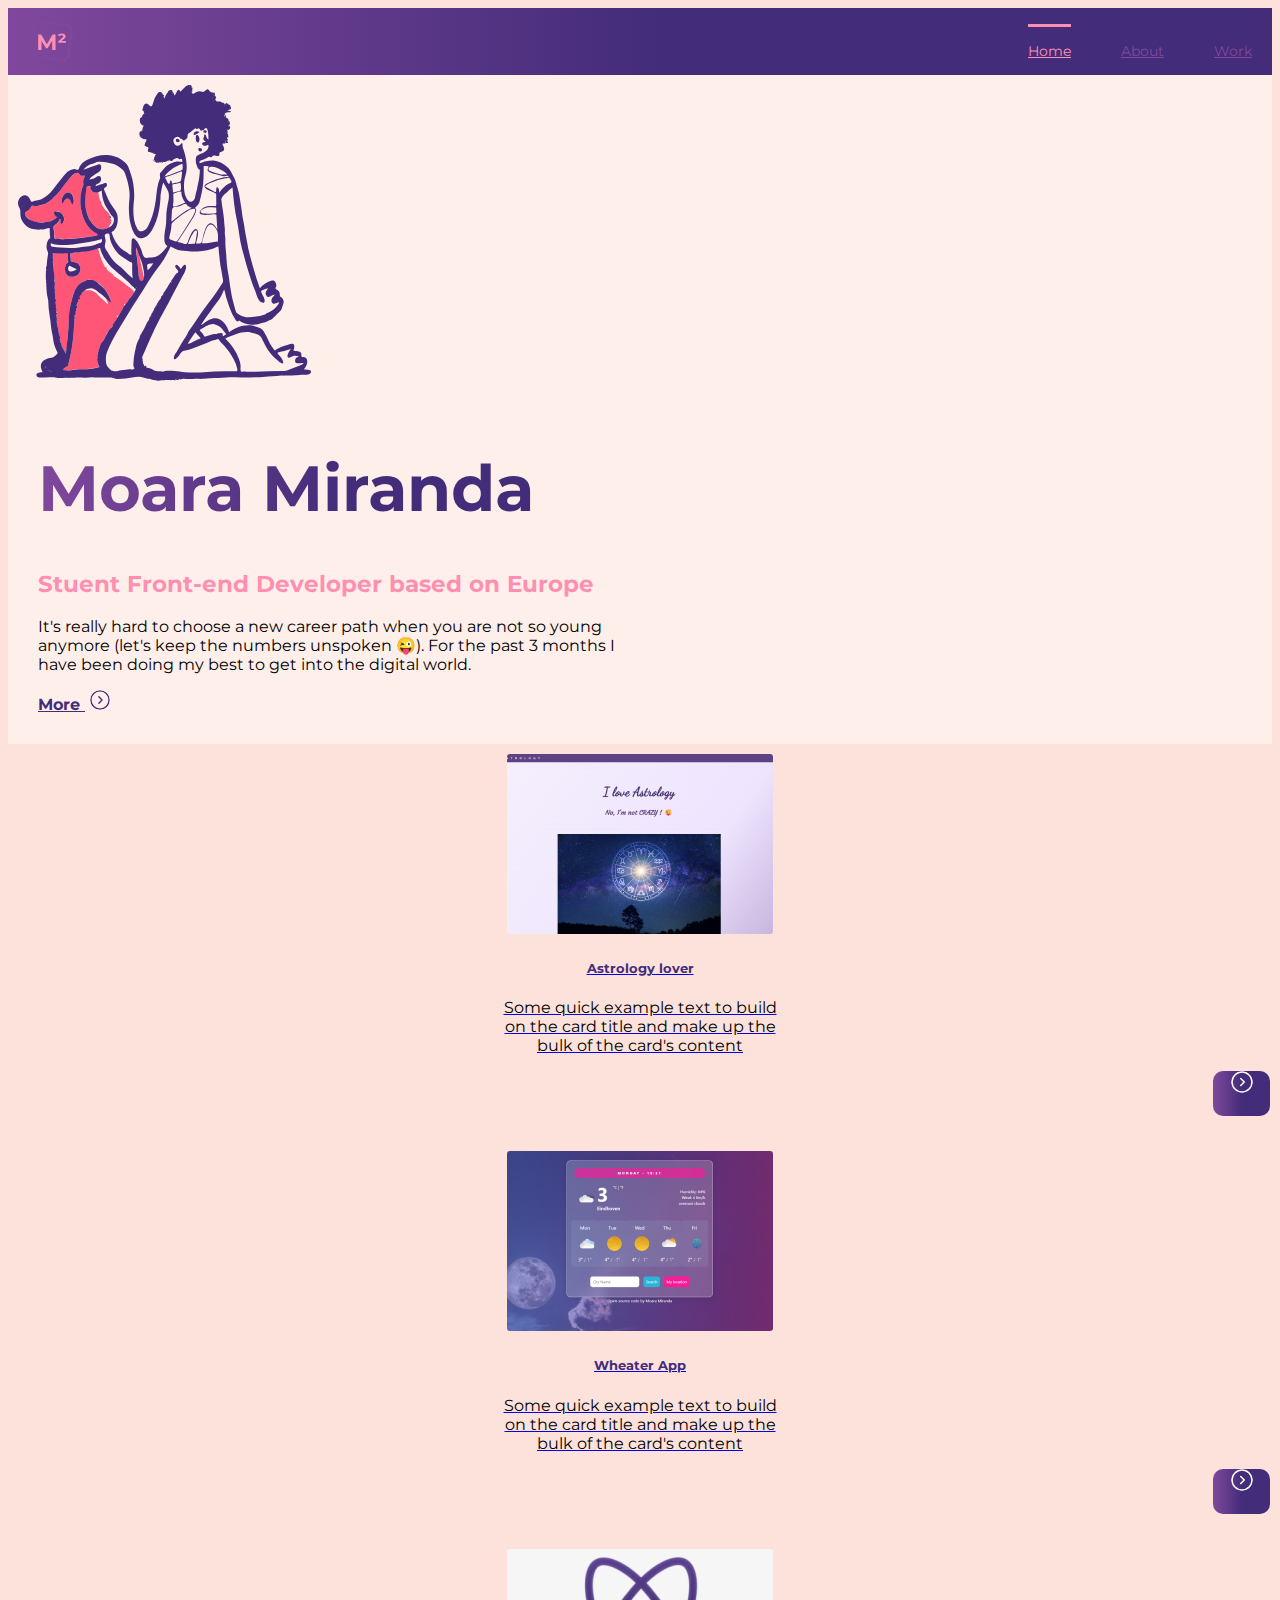
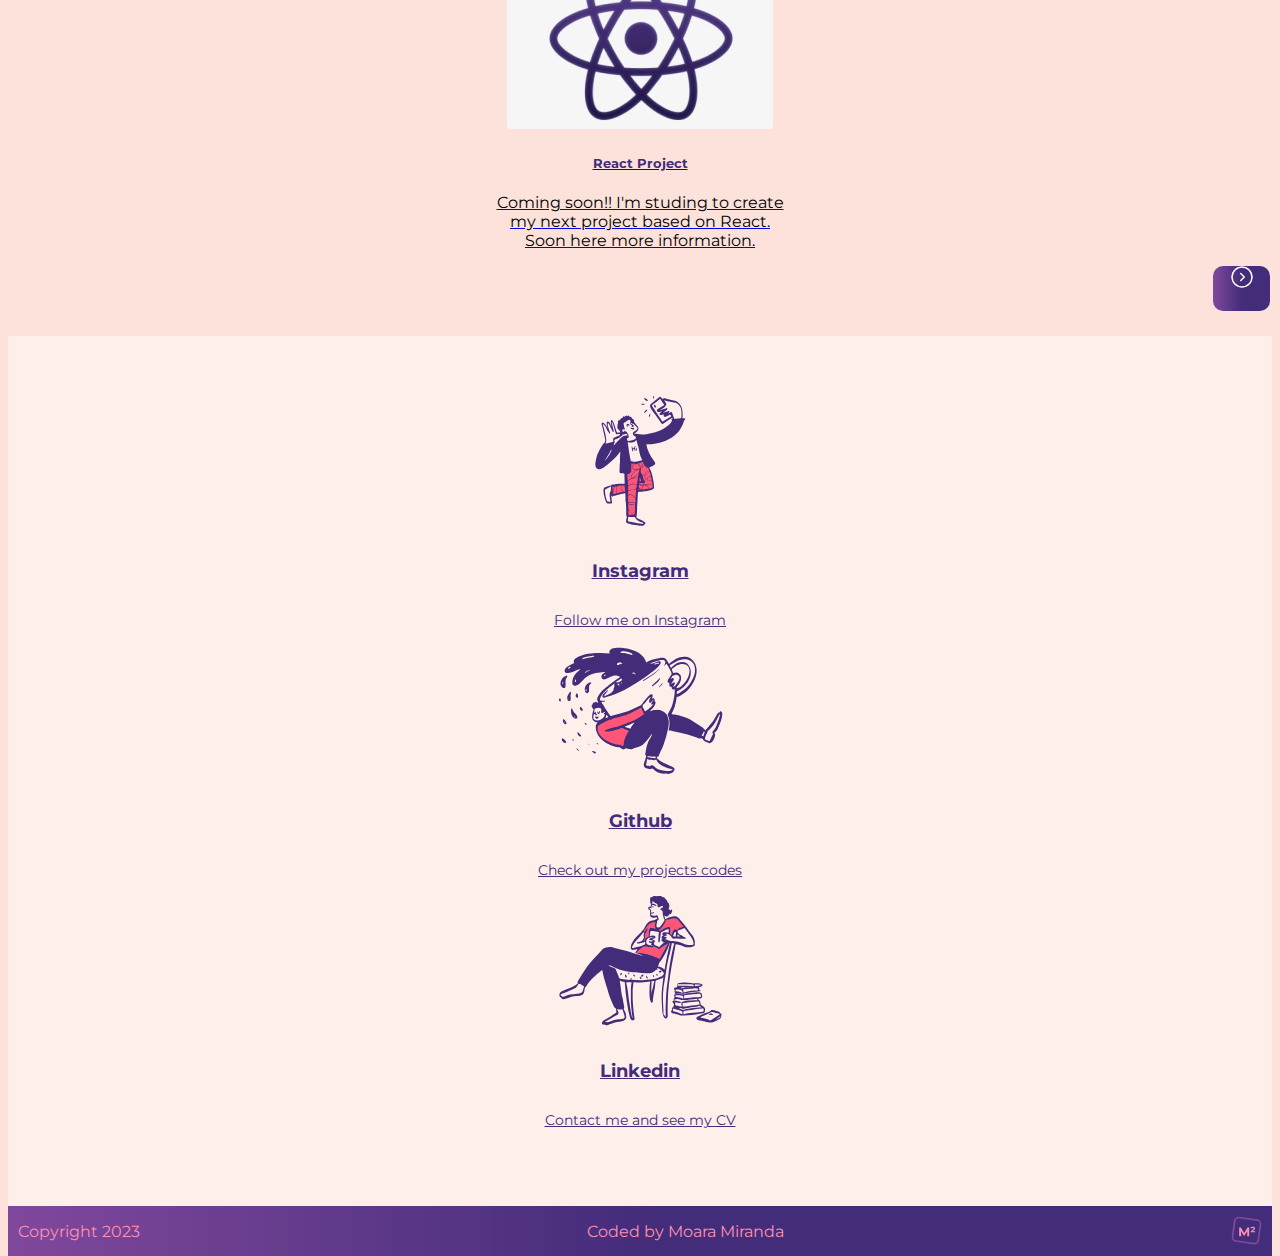
==== commit f55eb67d: "Finalizing design and responsive" ====
--- a/index.html
+++ b/index.html
@@ -39,7 +39,7 @@
       </div>
       <div class="hero-text">
         <h1>Moara Miranda</h1>
-        <h2>Front-end developer based on Europe</h2>
+        <h2>Stuent Front-end Developer based on Europe</h2>
         <p class="py-4">It's really hard to choose a new career path when you are not so young anymore (let's keep the numbers unspoken 😜). For the past 3 months I have been doing my best to get into the digital world.</p>
         <a class="hero-link-more" href="about.html">
           More
--- a/styles/app.css
+++ b/styles/app.css
@@ -192,6 +192,9 @@
 .about-content img {
   border-radius: 10px;
   float: left;
+  border: 1px solid var(--primary-color);
+  padding: 5px;
+  background-color: var(--primary-color);
 }
 .about-content p {
   text-align: justify;
@@ -204,7 +207,19 @@
   right: 100px;
   bottom: -50px;
 }
-
+.about-content a{
+  text-decoration: none;
+  color: #000;
+}
+.about-content a:hover{
+  cursor: pointer;
+  color: var(--tertiary-text-color);
+}
+.my-work-illustration{
+   position: absolute;
+   right: 100px;
+   bottom: -80px;
+}
 footer {
   display: flex;
   flex-grow: 1;
@@ -226,6 +241,11 @@
   nav {
     padding: 0 20px;
   }
+  .about-illustration, .my-work-illustration{
+    position: absolute;
+    right: 0;
+  }
+
 }
 @media (max-width: 980px) {
   .about-content img {
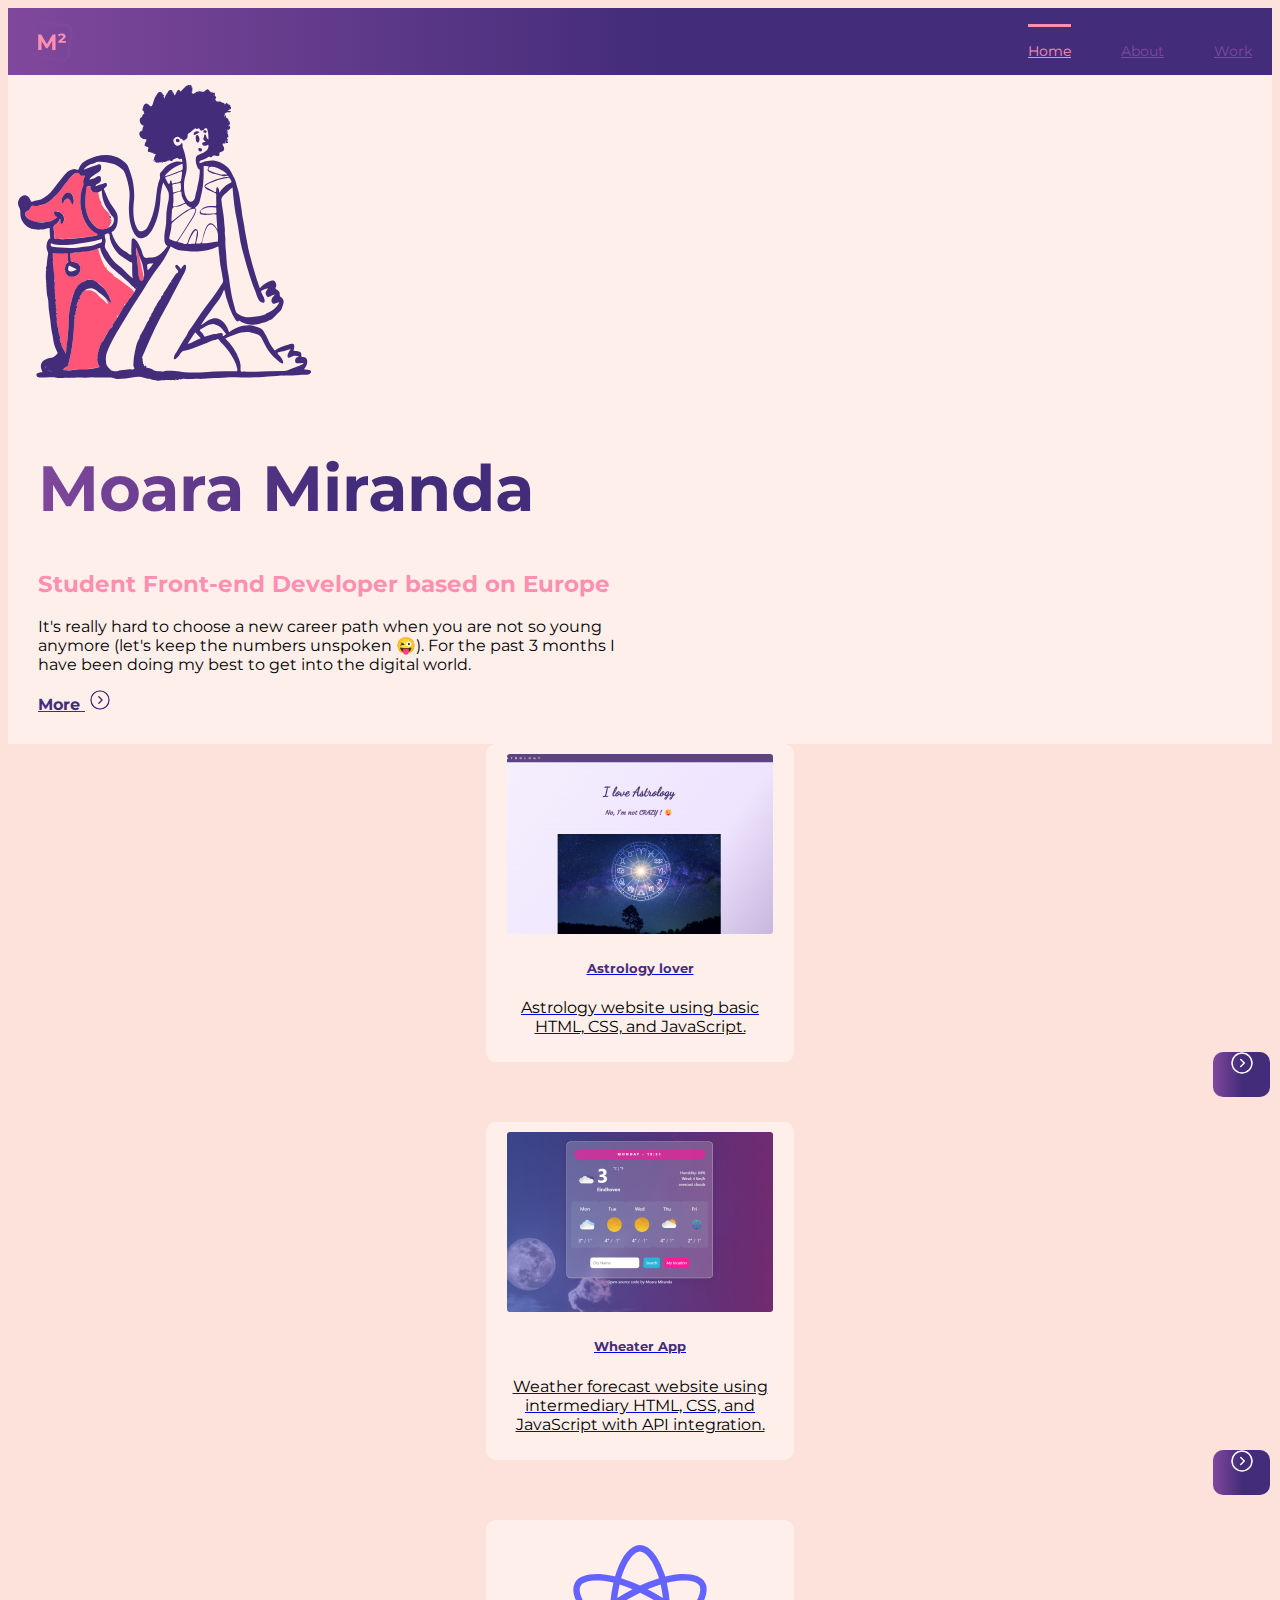
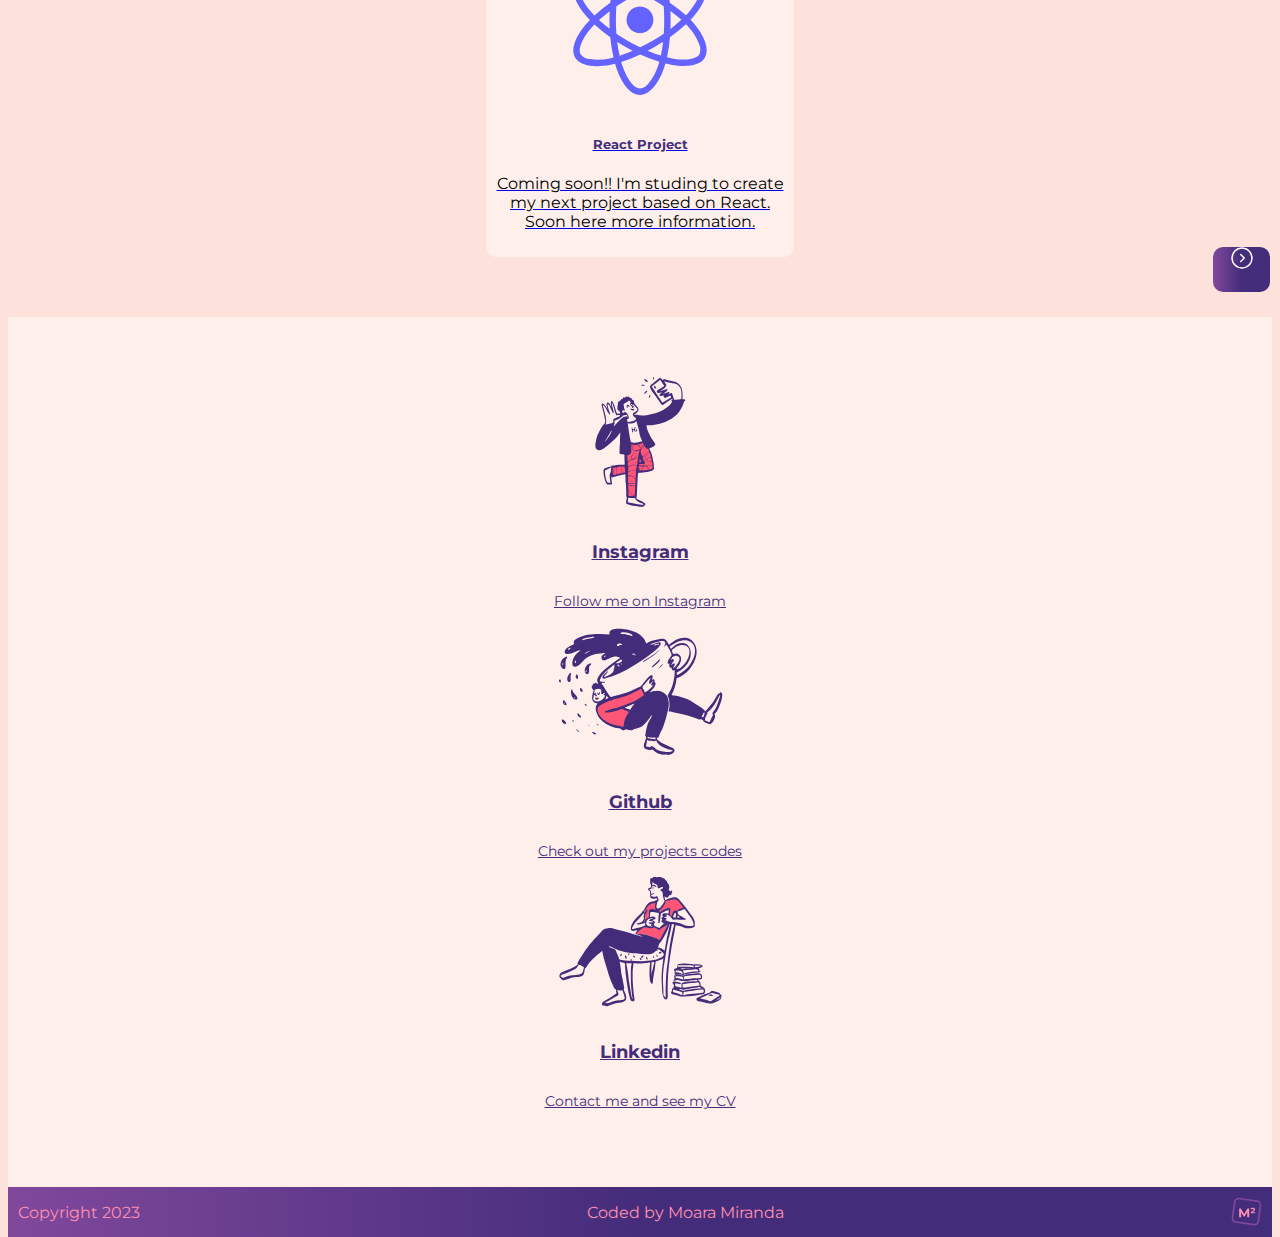
==== commit c69a5e3d: "Adding text" ====
--- a/index.html
+++ b/index.html
@@ -39,7 +39,7 @@
       </div>
       <div class="hero-text">
         <h1>Moara Miranda</h1>
-        <h2>Stuent Front-end Developer based on Europe</h2>
+        <h2>Student Front-end Developer based on Europe</h2>
         <p class="py-4">It's really hard to choose a new career path when you are not so young anymore (let's keep the numbers unspoken 😜). For the past 3 months I have been doing my best to get into the digital world.</p>
         <a class="hero-link-more" href="about.html">
           More
@@ -56,8 +56,7 @@
           <img class="card-image" src="images/astrology-app.jpg" class="card-img-top img-fluid" alt="..." />
           <div class="card-body">
             <h5 class="card-title">Astrology lover</h5>
-            <p class="card-text">Some quick example text to build on the card title and make up the bulk of the card's
-              content
+            <p class="card-text"> Astrology website using basic HTML, CSS, and JavaScript.
             </p>
             <div class="card-link">
               <div class="card-link-gradient d-flex justify-content-center align-items-center">
@@ -73,8 +72,8 @@
           <img class="card-image" src="images/weather-app.jpg" class="card-img-top img-fluid" alt="..." />
           <div class="card-body">
             <h5 class="card-title">Wheater App</h5>
-            <p class="card-text">Some quick example text to build on the card title and make up the bulk of the card's
-              content
+            <p class="card-text">Weather forecast website using intermediary HTML, CSS, and JavaScript with API integration.
+
             </p>
             <div class="card-link">
               <div class="card-link-gradient d-flex justify-content-center align-items-center">
@@ -87,7 +86,7 @@
       <!-- React Project -->
       <a href="#" class="col" target="_blank">
         <div class="card" style="max-width: 18rem;">
-          <img class="card-image" src="images/react-app.jpg" class="card-img-top img-fluid" alt="..." />
+          <img class="card-image" src="images/react.svg" class="card-img-top img-fluid" alt="..." width="266" height="180"/>
           <div class="card-body">
             <h5 class="card-title">React Project</h5>
             <p class="card-text">Coming soon!! I'm studing to create my next project based on React. Soon here more information.
--- a/styles/app.css
+++ b/styles/app.css
@@ -117,11 +117,13 @@
   padding: 10px;
   text-align: center;
   color: #000;
+  background: var(--primary-color);
 }
 
 .card:hover {
   box-shadow: 0px 4px 24px rgba(67, 44, 122, 0.2);
   cursor: pointer;
+  color: var(--tertiary-text-color)
 }
 
 .card-title {
